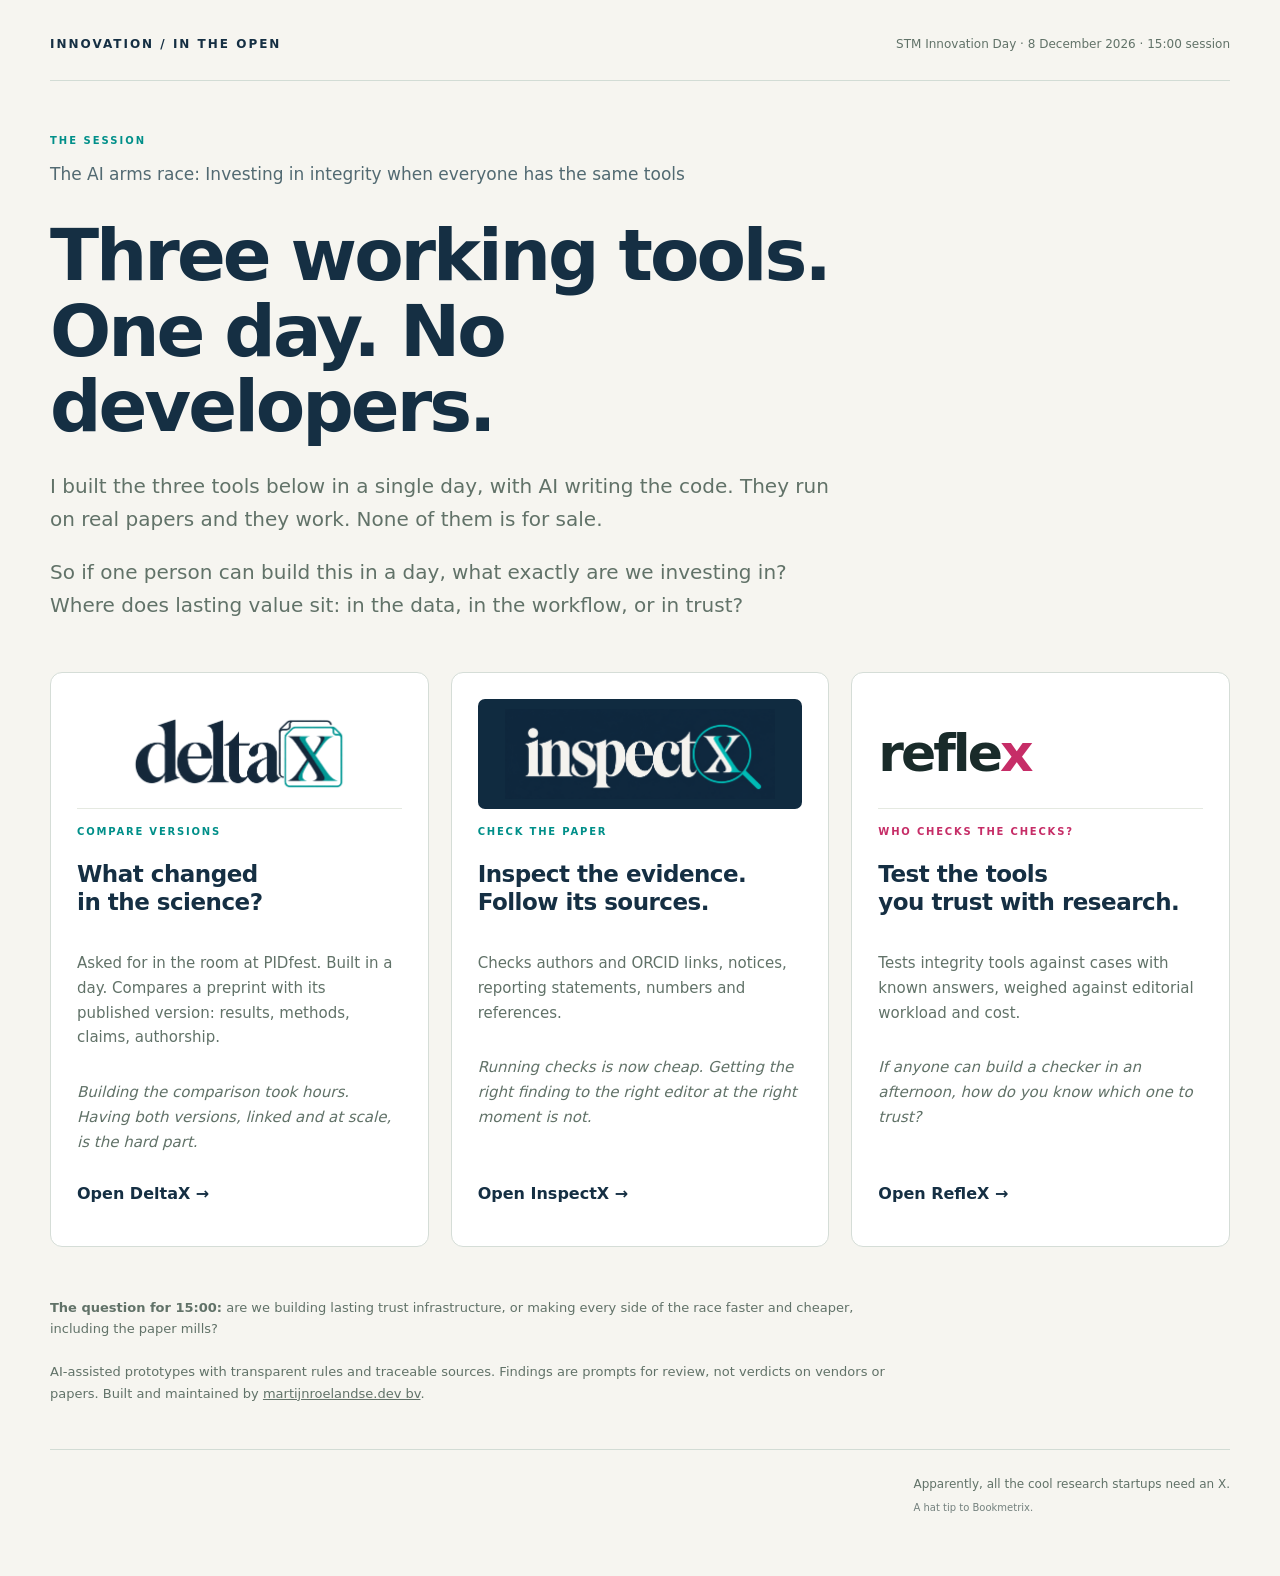
==== index.html @ 26b130d9 "Reframe landing page as session provocation: one day, no developers, not for sale Co-Authored-By: Cl" ====
<!doctype html><html lang="en"><head><meta charset="utf-8"><meta name="viewport" content="width=device-width,initial-scale=1"><title>Innovation: STM session prototypes</title><style>*{box-sizing:border-box}body{margin:0;background:#f6f5f0;color:#152f43;font:16px/1.65 system-ui,sans-serif}main{max-width:1250px;margin:auto;padding:35px}header{display:flex;justify-content:space-between;gap:25px;border-bottom:1px solid #d2dcd5;padding-bottom:25px;font-size:12px}a{color:inherit}header strong{letter-spacing:2px}header span{color:#617268}h1{font-size:clamp(40px,6vw,72px);line-height:1.05;letter-spacing:-3px;margin:65px 0 25px;max-width:900px;font-weight:650}.lead{max-width:790px;font-size:20px;color:#617268}.grid{display:grid;grid-template-columns:repeat(3,1fr);gap:22px;margin:50px 0}article{background:white;border:1px solid #d5ddd7;border-radius:12px;padding:26px;display:flex;flex-direction:column}article>p{font-size:15px;color:#617268}article h2{font-size:23px;line-height:1.25;letter-spacing:-.5px}.logo{height:110px;display:flex;align-items:center;border-bottom:1px solid #e5e9e1;margin-bottom:15px}.logo img{width:100%;height:auto;max-height:90px;object-fit:contain}.inspect .logo{background:#102b40;border:0;border-radius:7px;padding:12px}.reflex-logo{font-size:52px;font-weight:800;letter-spacing:-3px;color:#192b2a}.reflex-logo span{color:#c62d67}.kind{font-size:10px;font-weight:750;letter-spacing:1.8px;color:#008f89}.reflex .kind{color:#c62d67}.open{display:block;margin-top:auto;padding:12px 0;font-weight:650;text-decoration:none;color:#152f43}.note{font-size:13px;color:#617268;max-width:850px}footer{border-top:1px solid #d2dcd5;padding:25px 0;margin-top:45px;display:flex;justify-content:space-between;gap:25px;font-size:12px;color:#617268}.session{margin-top:45px;max-width:900px}.session>span{font-size:10px;letter-spacing:2px;color:#008f89;font-weight:750}.session p{margin:8px 0 0;font-size:17px;color:#526a72}.session+h1{margin-top:30px}.session-credit{font-size:13px;color:#617268}.footer-quote small{display:block;font-size:10px;margin-top:5px;color:#74817e}@media(max-width:850px){.grid{grid-template-columns:1fr}.logo{max-width:300px}h1{letter-spacing:-2px;margin-top:45px}main{padding:24px}header,footer{flex-wrap:wrap}}</style></head><body><main><header><strong>INNOVATION / IN THE OPEN</strong><span>STM Innovation Day · 8 December 2026 · 15:00 session</span></header><div class="session"><span>THE SESSION</span><p>The AI arms race: Investing in integrity when everyone has the same tools</p></div><h1>Three working tools.<br>One day. No developers.</h1><p class="lead">I built the three tools below in a single day, with AI writing the code. They run on real papers and they work. None of them is for sale.</p><p class="lead">So if one person can build this in a day, what exactly are we investing in? Where does lasting value sit: in the data, in the workflow, or in trust?</p><section class="grid"><article><div class="logo"><img src="deltax/assets/logo.png" alt="DeltaX"></div><span class="kind">COMPARE VERSIONS</span><h2>What changed<br>in the science?</h2><p>Asked for in the room at PIDfest. Built in a day. Compares a preprint with its published version: results, methods, claims, authorship.</p><p><em>Building the comparison took hours. Having both versions, linked and at scale, is the hard part.</em></p><a class="open" href="deltax/">Open DeltaX →</a></article><article class="inspect"><div class="logo"><img src="inspectx/assets/logo.png" alt="InspectX"></div><span class="kind">CHECK THE PAPER</span><h2>Inspect the evidence.<br>Follow its sources.</h2><p>Checks authors and ORCID links, notices, reporting statements, numbers and references.</p><p><em>Running checks is now cheap. Getting the right finding to the right editor at the right moment is not.</em></p><a class="open" href="inspectx/">Open InspectX →</a></article><article class="reflex"><div class="logo"><div class="reflex-logo" aria-label="RefleX">refle<span>x</span></div></div><span class="kind">WHO CHECKS THE CHECKS?</span><h2>Test the tools<br>you trust with research.</h2><p>Tests integrity tools against cases with known answers, weighed against editorial workload and cost.</p><p><em>If anyone can build a checker in an afternoon, how do you know which one to trust?</em></p><a class="open" href="reflex/">Open RefleX →</a></article></section><p class="note"><strong>The question for 15:00:</strong> are we building lasting trust infrastructure, or making every side of the race faster and cheaper, including the paper mills?<br><br>AI-assisted prototypes with transparent rules and traceable sources. Findings are prompts for review, not verdicts on vendors or papers. Built and maintained by <a href="https://www.martijnroelandse.dev/">martijnroelandse.dev bv</a>.</p><footer><span></span><span class="footer-quote">Apparently, all the cool research startups need an X.<small>A hat tip to Bookmetrix.</small></span></footer></main></body></html>
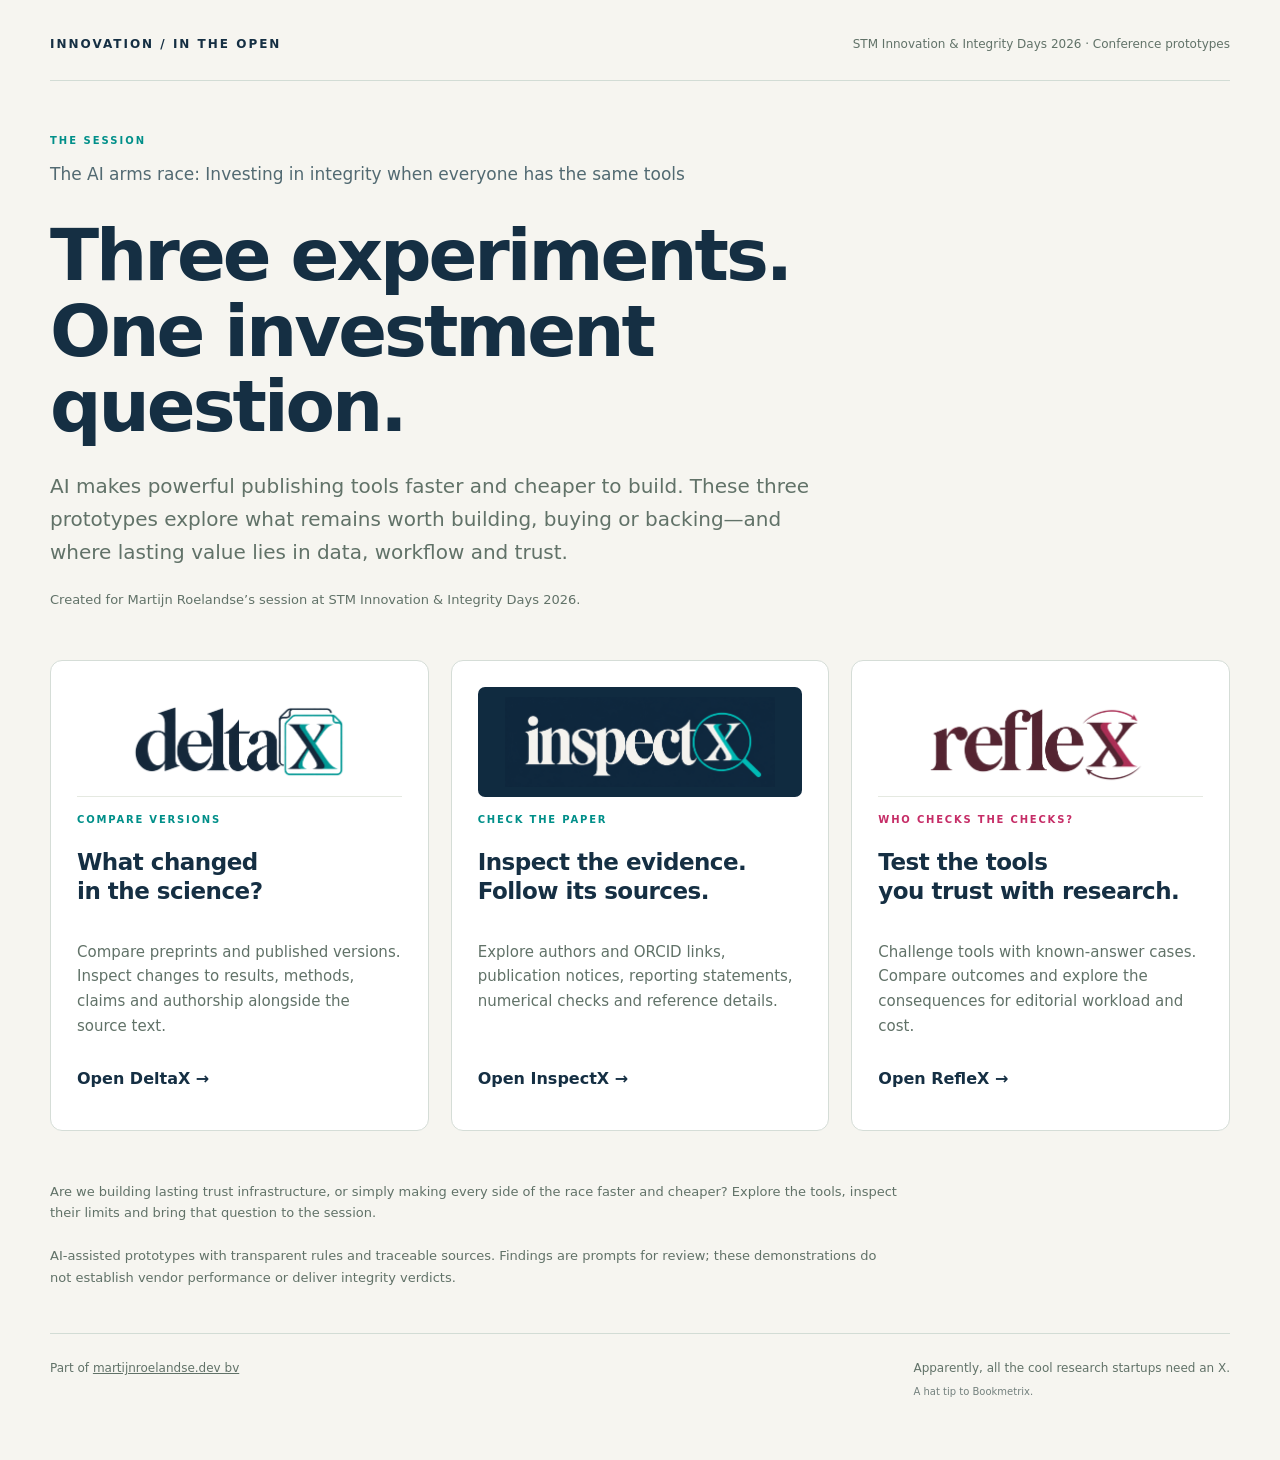
==== commit 9c26571c: "Show selected red RefleX logo on Innovation homepage" ====
--- a/index.html
+++ b/index.html
@@ -1 +1 @@
-<!doctype html><html lang="en"><head><meta charset="utf-8"><meta name="viewport" content="width=device-width,initial-scale=1"><title>Innovation: STM session prototypes</title><style>*{box-sizing:border-box}body{margin:0;background:#f6f5f0;color:#152f43;font:16px/1.65 system-ui,sans-serif}main{max-width:1250px;margin:auto;padding:35px}header{display:flex;justify-content:space-between;gap:25px;border-bottom:1px solid #d2dcd5;padding-bottom:25px;font-size:12px}a{color:inherit}header strong{letter-spacing:2px}header span{color:#617268}h1{font-size:clamp(40px,6vw,72px);line-height:1.05;letter-spacing:-3px;margin:65px 0 25px;max-width:900px;font-weight:650}.lead{max-width:790px;font-size:20px;color:#617268}.grid{display:grid;grid-template-columns:repeat(3,1fr);gap:22px;margin:50px 0}article{background:white;border:1px solid #d5ddd7;border-radius:12px;padding:26px;display:flex;flex-direction:column}article>p{font-size:15px;color:#617268}article h2{font-size:23px;line-height:1.25;letter-spacing:-.5px}.logo{height:110px;display:flex;align-items:center;border-bottom:1px solid #e5e9e1;margin-bottom:15px}.logo img{width:100%;height:auto;max-height:90px;object-fit:contain}.inspect .logo{background:#102b40;border:0;border-radius:7px;padding:12px}.reflex-logo{font-size:52px;font-weight:800;letter-spacing:-3px;color:#192b2a}.reflex-logo span{color:#c62d67}.kind{font-size:10px;font-weight:750;letter-spacing:1.8px;color:#008f89}.reflex .kind{color:#c62d67}.open{display:block;margin-top:auto;padding:12px 0;font-weight:650;text-decoration:none;color:#152f43}.note{font-size:13px;color:#617268;max-width:850px}footer{border-top:1px solid #d2dcd5;padding:25px 0;margin-top:45px;display:flex;justify-content:space-between;gap:25px;font-size:12px;color:#617268}.session{margin-top:45px;max-width:900px}.session>span{font-size:10px;letter-spacing:2px;color:#008f89;font-weight:750}.session p{margin:8px 0 0;font-size:17px;color:#526a72}.session+h1{margin-top:30px}.session-credit{font-size:13px;color:#617268}.footer-quote small{display:block;font-size:10px;margin-top:5px;color:#74817e}@media(max-width:850px){.grid{grid-template-columns:1fr}.logo{max-width:300px}h1{letter-spacing:-2px;margin-top:45px}main{padding:24px}header,footer{flex-wrap:wrap}}</style></head><body><main><header><strong>INNOVATION / IN THE OPEN</strong><span>STM Innovation Day · 8 December 2026 · 15:00 session</span></header><div class="session"><span>THE SESSION</span><p>The AI arms race: Investing in integrity when everyone has the same tools</p></div><h1>Three working tools.<br>One day. No developers.</h1><p class="lead">I built the three tools below in a single day, with AI writing the code. They run on real papers and they work. None of them is for sale.</p><p class="lead">So if one person can build this in a day, what exactly are we investing in? Where does lasting value sit: in the data, in the workflow, or in trust?</p><section class="grid"><article><div class="logo"><img src="deltax/assets/logo.png" alt="DeltaX"></div><span class="kind">COMPARE VERSIONS</span><h2>What changed<br>in the science?</h2><p>Asked for in the room at PIDfest. Built in a day. Compares a preprint with its published version: results, methods, claims, authorship.</p><p><em>Building the comparison took hours. Having both versions, linked and at scale, is the hard part.</em></p><a class="open" href="deltax/">Open DeltaX →</a></article><article class="inspect"><div class="logo"><img src="inspectx/assets/logo.png" alt="InspectX"></div><span class="kind">CHECK THE PAPER</span><h2>Inspect the evidence.<br>Follow its sources.</h2><p>Checks authors and ORCID links, notices, reporting statements, numbers and references.</p><p><em>Running checks is now cheap. Getting the right finding to the right editor at the right moment is not.</em></p><a class="open" href="inspectx/">Open InspectX →</a></article><article class="reflex"><div class="logo"><div class="reflex-logo" aria-label="RefleX">refle<span>x</span></div></div><span class="kind">WHO CHECKS THE CHECKS?</span><h2>Test the tools<br>you trust with research.</h2><p>Tests integrity tools against cases with known answers, weighed against editorial workload and cost.</p><p><em>If anyone can build a checker in an afternoon, how do you know which one to trust?</em></p><a class="open" href="reflex/">Open RefleX →</a></article></section><p class="note"><strong>The question for 15:00:</strong> are we building lasting trust infrastructure, or making every side of the race faster and cheaper, including the paper mills?<br><br>AI-assisted prototypes with transparent rules and traceable sources. Findings are prompts for review, not verdicts on vendors or papers. Built and maintained by <a href="https://www.martijnroelandse.dev/">martijnroelandse.dev bv</a>.</p><footer><span></span><span class="footer-quote">Apparently, all the cool research startups need an X.<small>A hat tip to Bookmetrix.</small></span></footer></main></body></html>
+<!doctype html><html lang="en"><head><meta charset="utf-8"><meta name="viewport" content="width=device-width,initial-scale=1"><title>Innovation — STM conference prototypes</title><style>*{box-sizing:border-box}body{margin:0;background:#f6f5f0;color:#152f43;font:16px/1.65 system-ui,sans-serif}main{max-width:1250px;margin:auto;padding:35px}header{display:flex;justify-content:space-between;gap:25px;border-bottom:1px solid #d2dcd5;padding-bottom:25px;font-size:12px}a{color:inherit}header strong{letter-spacing:2px}header span{color:#617268}h1{font-size:clamp(40px,6vw,72px);line-height:1.05;letter-spacing:-3px;margin:65px 0 25px;max-width:900px;font-weight:650}.lead{max-width:790px;font-size:20px;color:#617268}.grid{display:grid;grid-template-columns:repeat(3,1fr);gap:22px;margin:50px 0}article{background:white;border:1px solid #d5ddd7;border-radius:12px;padding:26px;display:flex;flex-direction:column}article>p{font-size:15px;color:#617268}article h2{font-size:23px;line-height:1.25;letter-spacing:-.5px}.logo{height:110px;display:flex;align-items:center;border-bottom:1px solid #e5e9e1;margin-bottom:15px}.logo img{width:100%;height:auto;max-height:90px;object-fit:contain}.inspect .logo{background:#102b40;border:0;border-radius:7px;padding:12px}.reflex-logo{font-size:52px;font-weight:800;letter-spacing:-3px;color:#192b2a}.reflex-logo span{color:#c62d67}.kind{font-size:10px;font-weight:750;letter-spacing:1.8px;color:#008f89}.reflex .kind{color:#c62d67}.open{display:block;margin-top:auto;padding:12px 0;font-weight:650;text-decoration:none;color:#152f43}.note{font-size:13px;color:#617268;max-width:850px}footer{border-top:1px solid #d2dcd5;padding:25px 0;margin-top:45px;display:flex;justify-content:space-between;gap:25px;font-size:12px;color:#617268}.session{margin-top:45px;max-width:900px}.session>span{font-size:10px;letter-spacing:2px;color:#008f89;font-weight:750}.session p{margin:8px 0 0;font-size:17px;color:#526a72}.session+h1{margin-top:30px}.session-credit{font-size:13px;color:#617268}.footer-quote small{display:block;font-size:10px;margin-top:5px;color:#74817e}@media(max-width:850px){.grid{grid-template-columns:1fr}.logo{max-width:300px}h1{letter-spacing:-2px;margin-top:45px}main{padding:24px}header,footer{flex-wrap:wrap}}</style></head><body><main><header><strong>INNOVATION / IN THE OPEN</strong><span>STM Innovation &amp; Integrity Days 2026 · Conference prototypes</span></header><div class="session"><span>THE SESSION</span><p>The AI arms race: Investing in integrity when everyone has the same tools</p></div><h1>Three experiments.<br>One investment question.</h1><p class="lead">AI makes powerful publishing tools faster and cheaper to build. These three prototypes explore what remains worth building, buying or backing—and where lasting value lies in data, workflow and trust.</p><p class="session-credit">Created for Martijn Roelandse’s session at STM Innovation &amp; Integrity Days 2026.</p><section class="grid"><article><div class="logo"><img src="deltax/assets/logo.png?v=3ac3201eb056" alt="DeltaX"></div><span class="kind">COMPARE VERSIONS</span><h2>What changed<br>in the science?</h2><p>Compare preprints and published versions. Inspect changes to results, methods, claims and authorship alongside the source text.</p><a class="open" href="deltax/">Open DeltaX →</a></article><article class="inspect"><div class="logo"><img src="inspectx/assets/logo.png?v=781bdb5283d8" alt="InspectX"></div><span class="kind">CHECK THE PAPER</span><h2>Inspect the evidence.<br>Follow its sources.</h2><p>Explore authors and ORCID links, publication notices, reporting statements, numerical checks and reference details.</p><a class="open" href="inspectx/">Open InspectX →</a></article><article class="reflex"><div class="logo"><img src="reflex/assets/logo.png?v=b6a0bd8fe12d" alt="RefleX"></div><span class="kind">WHO CHECKS THE CHECKS?</span><h2>Test the tools<br>you trust with research.</h2><p>Challenge tools with known-answer cases. Compare outcomes and explore the consequences for editorial workload and cost.</p><a class="open" href="reflex/">Open RefleX →</a></article></section><p class="note">Are we building lasting trust infrastructure, or simply making every side of the race faster and cheaper? Explore the tools, inspect their limits and bring that question to the session.<br><br>AI-assisted prototypes with transparent rules and traceable sources. Findings are prompts for review; these demonstrations do not establish vendor performance or deliver integrity verdicts.</p><footer><span>Part of <a href="https://www.martijnroelandse.dev/">martijnroelandse.dev bv</a></span><span class="footer-quote">Apparently, all the cool research startups need an X.<small>A hat tip to Bookmetrix.</small></span></footer></main></body></html>
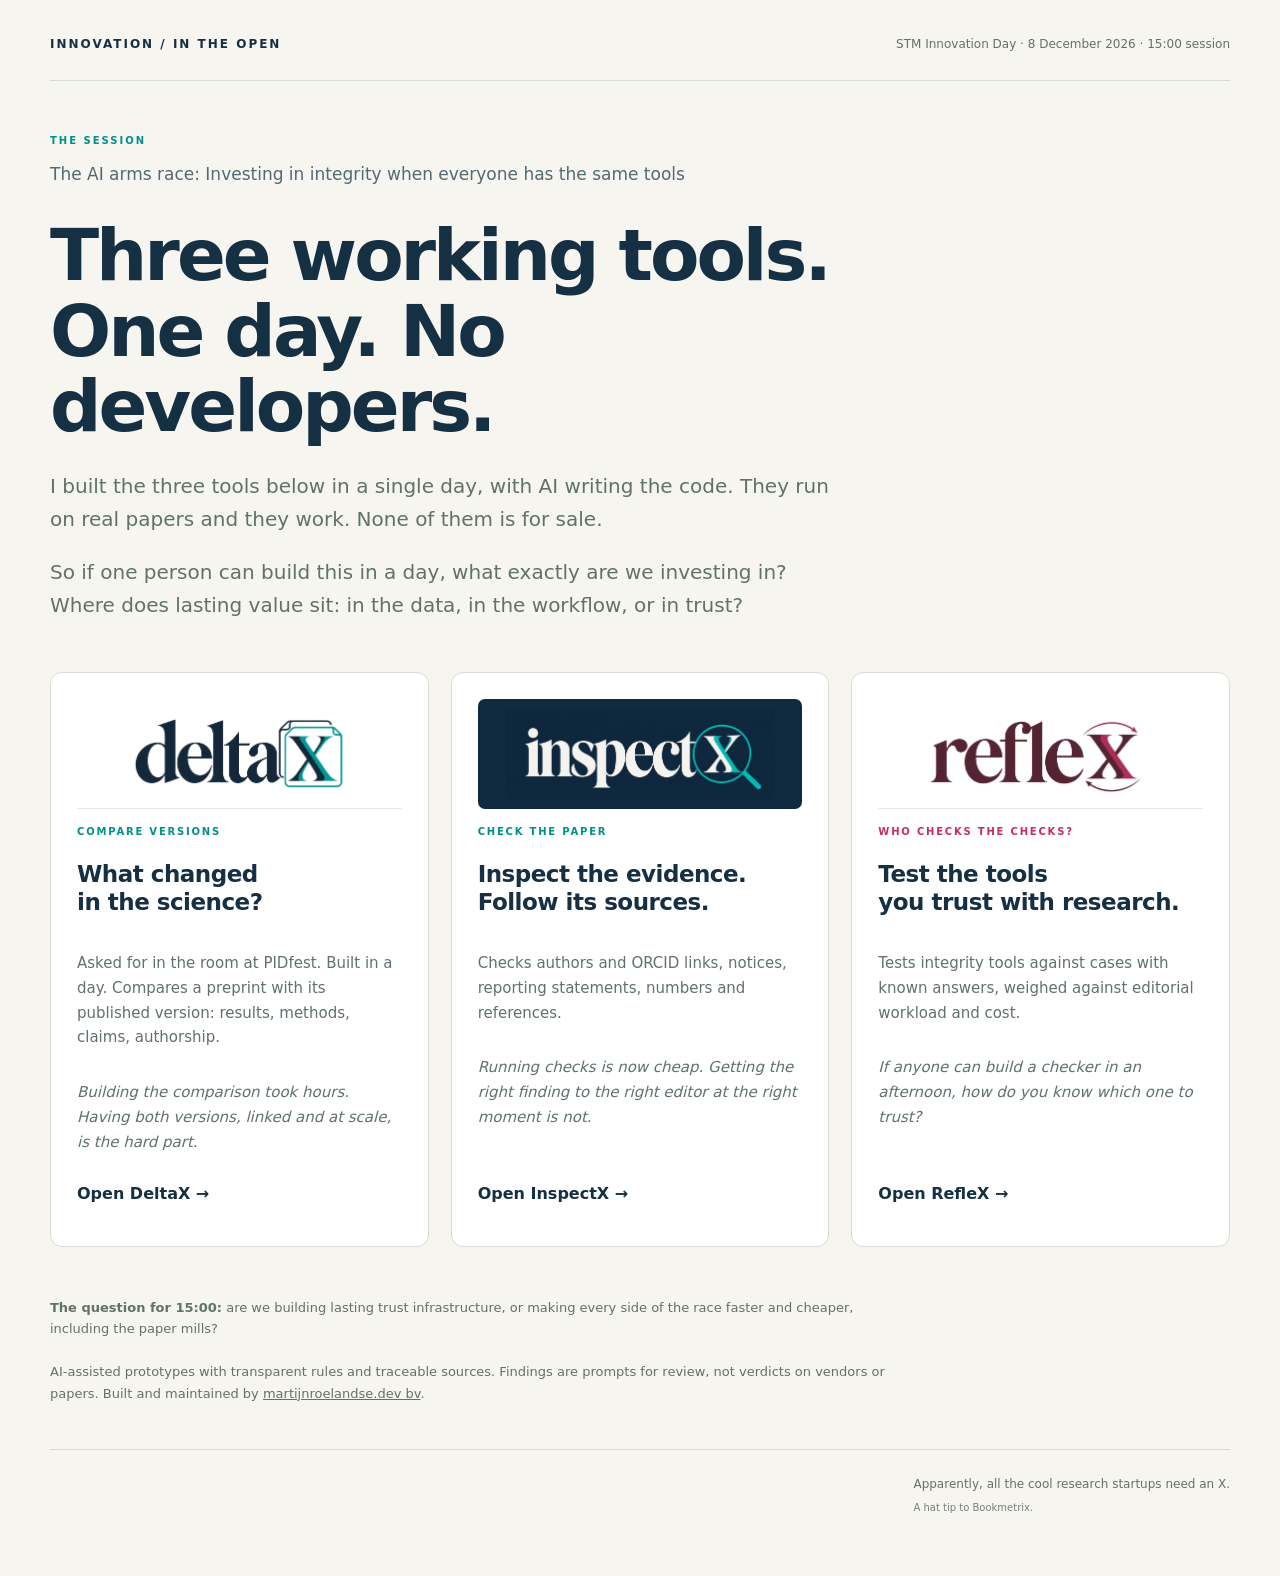
==== commit 706abbcf: "Preserve current homepage copy with selected RefleX logo" ====
--- a/index.html
+++ b/index.html
@@ -1 +1 @@
-<!doctype html><html lang="en"><head><meta charset="utf-8"><meta name="viewport" content="width=device-width,initial-scale=1"><title>Innovation — STM conference prototypes</title><style>*{box-sizing:border-box}body{margin:0;background:#f6f5f0;color:#152f43;font:16px/1.65 system-ui,sans-serif}main{max-width:1250px;margin:auto;padding:35px}header{display:flex;justify-content:space-between;gap:25px;border-bottom:1px solid #d2dcd5;padding-bottom:25px;font-size:12px}a{color:inherit}header strong{letter-spacing:2px}header span{color:#617268}h1{font-size:clamp(40px,6vw,72px);line-height:1.05;letter-spacing:-3px;margin:65px 0 25px;max-width:900px;font-weight:650}.lead{max-width:790px;font-size:20px;color:#617268}.grid{display:grid;grid-template-columns:repeat(3,1fr);gap:22px;margin:50px 0}article{background:white;border:1px solid #d5ddd7;border-radius:12px;padding:26px;display:flex;flex-direction:column}article>p{font-size:15px;color:#617268}article h2{font-size:23px;line-height:1.25;letter-spacing:-.5px}.logo{height:110px;display:flex;align-items:center;border-bottom:1px solid #e5e9e1;margin-bottom:15px}.logo img{width:100%;height:auto;max-height:90px;object-fit:contain}.inspect .logo{background:#102b40;border:0;border-radius:7px;padding:12px}.reflex-logo{font-size:52px;font-weight:800;letter-spacing:-3px;color:#192b2a}.reflex-logo span{color:#c62d67}.kind{font-size:10px;font-weight:750;letter-spacing:1.8px;color:#008f89}.reflex .kind{color:#c62d67}.open{display:block;margin-top:auto;padding:12px 0;font-weight:650;text-decoration:none;color:#152f43}.note{font-size:13px;color:#617268;max-width:850px}footer{border-top:1px solid #d2dcd5;padding:25px 0;margin-top:45px;display:flex;justify-content:space-between;gap:25px;font-size:12px;color:#617268}.session{margin-top:45px;max-width:900px}.session>span{font-size:10px;letter-spacing:2px;color:#008f89;font-weight:750}.session p{margin:8px 0 0;font-size:17px;color:#526a72}.session+h1{margin-top:30px}.session-credit{font-size:13px;color:#617268}.footer-quote small{display:block;font-size:10px;margin-top:5px;color:#74817e}@media(max-width:850px){.grid{grid-template-columns:1fr}.logo{max-width:300px}h1{letter-spacing:-2px;margin-top:45px}main{padding:24px}header,footer{flex-wrap:wrap}}</style></head><body><main><header><strong>INNOVATION / IN THE OPEN</strong><span>STM Innovation &amp; Integrity Days 2026 · Conference prototypes</span></header><div class="session"><span>THE SESSION</span><p>The AI arms race: Investing in integrity when everyone has the same tools</p></div><h1>Three experiments.<br>One investment question.</h1><p class="lead">AI makes powerful publishing tools faster and cheaper to build. These three prototypes explore what remains worth building, buying or backing—and where lasting value lies in data, workflow and trust.</p><p class="session-credit">Created for Martijn Roelandse’s session at STM Innovation &amp; Integrity Days 2026.</p><section class="grid"><article><div class="logo"><img src="deltax/assets/logo.png?v=3ac3201eb056" alt="DeltaX"></div><span class="kind">COMPARE VERSIONS</span><h2>What changed<br>in the science?</h2><p>Compare preprints and published versions. Inspect changes to results, methods, claims and authorship alongside the source text.</p><a class="open" href="deltax/">Open DeltaX →</a></article><article class="inspect"><div class="logo"><img src="inspectx/assets/logo.png?v=781bdb5283d8" alt="InspectX"></div><span class="kind">CHECK THE PAPER</span><h2>Inspect the evidence.<br>Follow its sources.</h2><p>Explore authors and ORCID links, publication notices, reporting statements, numerical checks and reference details.</p><a class="open" href="inspectx/">Open InspectX →</a></article><article class="reflex"><div class="logo"><img src="reflex/assets/logo.png?v=b6a0bd8fe12d" alt="RefleX"></div><span class="kind">WHO CHECKS THE CHECKS?</span><h2>Test the tools<br>you trust with research.</h2><p>Challenge tools with known-answer cases. Compare outcomes and explore the consequences for editorial workload and cost.</p><a class="open" href="reflex/">Open RefleX →</a></article></section><p class="note">Are we building lasting trust infrastructure, or simply making every side of the race faster and cheaper? Explore the tools, inspect their limits and bring that question to the session.<br><br>AI-assisted prototypes with transparent rules and traceable sources. Findings are prompts for review; these demonstrations do not establish vendor performance or deliver integrity verdicts.</p><footer><span>Part of <a href="https://www.martijnroelandse.dev/">martijnroelandse.dev bv</a></span><span class="footer-quote">Apparently, all the cool research startups need an X.<small>A hat tip to Bookmetrix.</small></span></footer></main></body></html>
+<!doctype html><html lang="en"><head><meta charset="utf-8"><meta name="viewport" content="width=device-width,initial-scale=1"><title>Innovation: STM session prototypes</title><style>*{box-sizing:border-box}body{margin:0;background:#f6f5f0;color:#152f43;font:16px/1.65 system-ui,sans-serif}main{max-width:1250px;margin:auto;padding:35px}header{display:flex;justify-content:space-between;gap:25px;border-bottom:1px solid #d2dcd5;padding-bottom:25px;font-size:12px}a{color:inherit}header strong{letter-spacing:2px}header span{color:#617268}h1{font-size:clamp(40px,6vw,72px);line-height:1.05;letter-spacing:-3px;margin:65px 0 25px;max-width:900px;font-weight:650}.lead{max-width:790px;font-size:20px;color:#617268}.grid{display:grid;grid-template-columns:repeat(3,1fr);gap:22px;margin:50px 0}article{background:white;border:1px solid #d5ddd7;border-radius:12px;padding:26px;display:flex;flex-direction:column}article>p{font-size:15px;color:#617268}article h2{font-size:23px;line-height:1.25;letter-spacing:-.5px}.logo{height:110px;display:flex;align-items:center;border-bottom:1px solid #e5e9e1;margin-bottom:15px}.logo img{width:100%;height:auto;max-height:90px;object-fit:contain}.inspect .logo{background:#102b40;border:0;border-radius:7px;padding:12px}.reflex-logo{font-size:52px;font-weight:800;letter-spacing:-3px;color:#192b2a}.reflex-logo span{color:#c62d67}.kind{font-size:10px;font-weight:750;letter-spacing:1.8px;color:#008f89}.reflex .kind{color:#c62d67}.open{display:block;margin-top:auto;padding:12px 0;font-weight:650;text-decoration:none;color:#152f43}.note{font-size:13px;color:#617268;max-width:850px}footer{border-top:1px solid #d2dcd5;padding:25px 0;margin-top:45px;display:flex;justify-content:space-between;gap:25px;font-size:12px;color:#617268}.session{margin-top:45px;max-width:900px}.session>span{font-size:10px;letter-spacing:2px;color:#008f89;font-weight:750}.session p{margin:8px 0 0;font-size:17px;color:#526a72}.session+h1{margin-top:30px}.session-credit{font-size:13px;color:#617268}.footer-quote small{display:block;font-size:10px;margin-top:5px;color:#74817e}@media(max-width:850px){.grid{grid-template-columns:1fr}.logo{max-width:300px}h1{letter-spacing:-2px;margin-top:45px}main{padding:24px}header,footer{flex-wrap:wrap}}</style></head><body><main><header><strong>INNOVATION / IN THE OPEN</strong><span>STM Innovation Day · 8 December 2026 · 15:00 session</span></header><div class="session"><span>THE SESSION</span><p>The AI arms race: Investing in integrity when everyone has the same tools</p></div><h1>Three working tools.<br>One day. No developers.</h1><p class="lead">I built the three tools below in a single day, with AI writing the code. They run on real papers and they work. None of them is for sale.</p><p class="lead">So if one person can build this in a day, what exactly are we investing in? Where does lasting value sit: in the data, in the workflow, or in trust?</p><section class="grid"><article><div class="logo"><img src="deltax/assets/logo.png?v=3ac3201eb056" alt="DeltaX"></div><span class="kind">COMPARE VERSIONS</span><h2>What changed<br>in the science?</h2><p>Asked for in the room at PIDfest. Built in a day. Compares a preprint with its published version: results, methods, claims, authorship.</p><p><em>Building the comparison took hours. Having both versions, linked and at scale, is the hard part.</em></p><a class="open" href="deltax/">Open DeltaX →</a></article><article class="inspect"><div class="logo"><img src="inspectx/assets/logo.png?v=781bdb5283d8" alt="InspectX"></div><span class="kind">CHECK THE PAPER</span><h2>Inspect the evidence.<br>Follow its sources.</h2><p>Checks authors and ORCID links, notices, reporting statements, numbers and references.</p><p><em>Running checks is now cheap. Getting the right finding to the right editor at the right moment is not.</em></p><a class="open" href="inspectx/">Open InspectX →</a></article><article class="reflex"><div class="logo"><img src="reflex/assets/logo.png?v=b6a0bd8fe12d" alt="RefleX"></div><span class="kind">WHO CHECKS THE CHECKS?</span><h2>Test the tools<br>you trust with research.</h2><p>Tests integrity tools against cases with known answers, weighed against editorial workload and cost.</p><p><em>If anyone can build a checker in an afternoon, how do you know which one to trust?</em></p><a class="open" href="reflex/">Open RefleX →</a></article></section><p class="note"><strong>The question for 15:00:</strong> are we building lasting trust infrastructure, or making every side of the race faster and cheaper, including the paper mills?<br><br>AI-assisted prototypes with transparent rules and traceable sources. Findings are prompts for review, not verdicts on vendors or papers. Built and maintained by <a href="https://www.martijnroelandse.dev/">martijnroelandse.dev bv</a>.</p><footer><span></span><span class="footer-quote">Apparently, all the cool research startups need an X.<small>A hat tip to Bookmetrix.</small></span></footer></main></body></html>
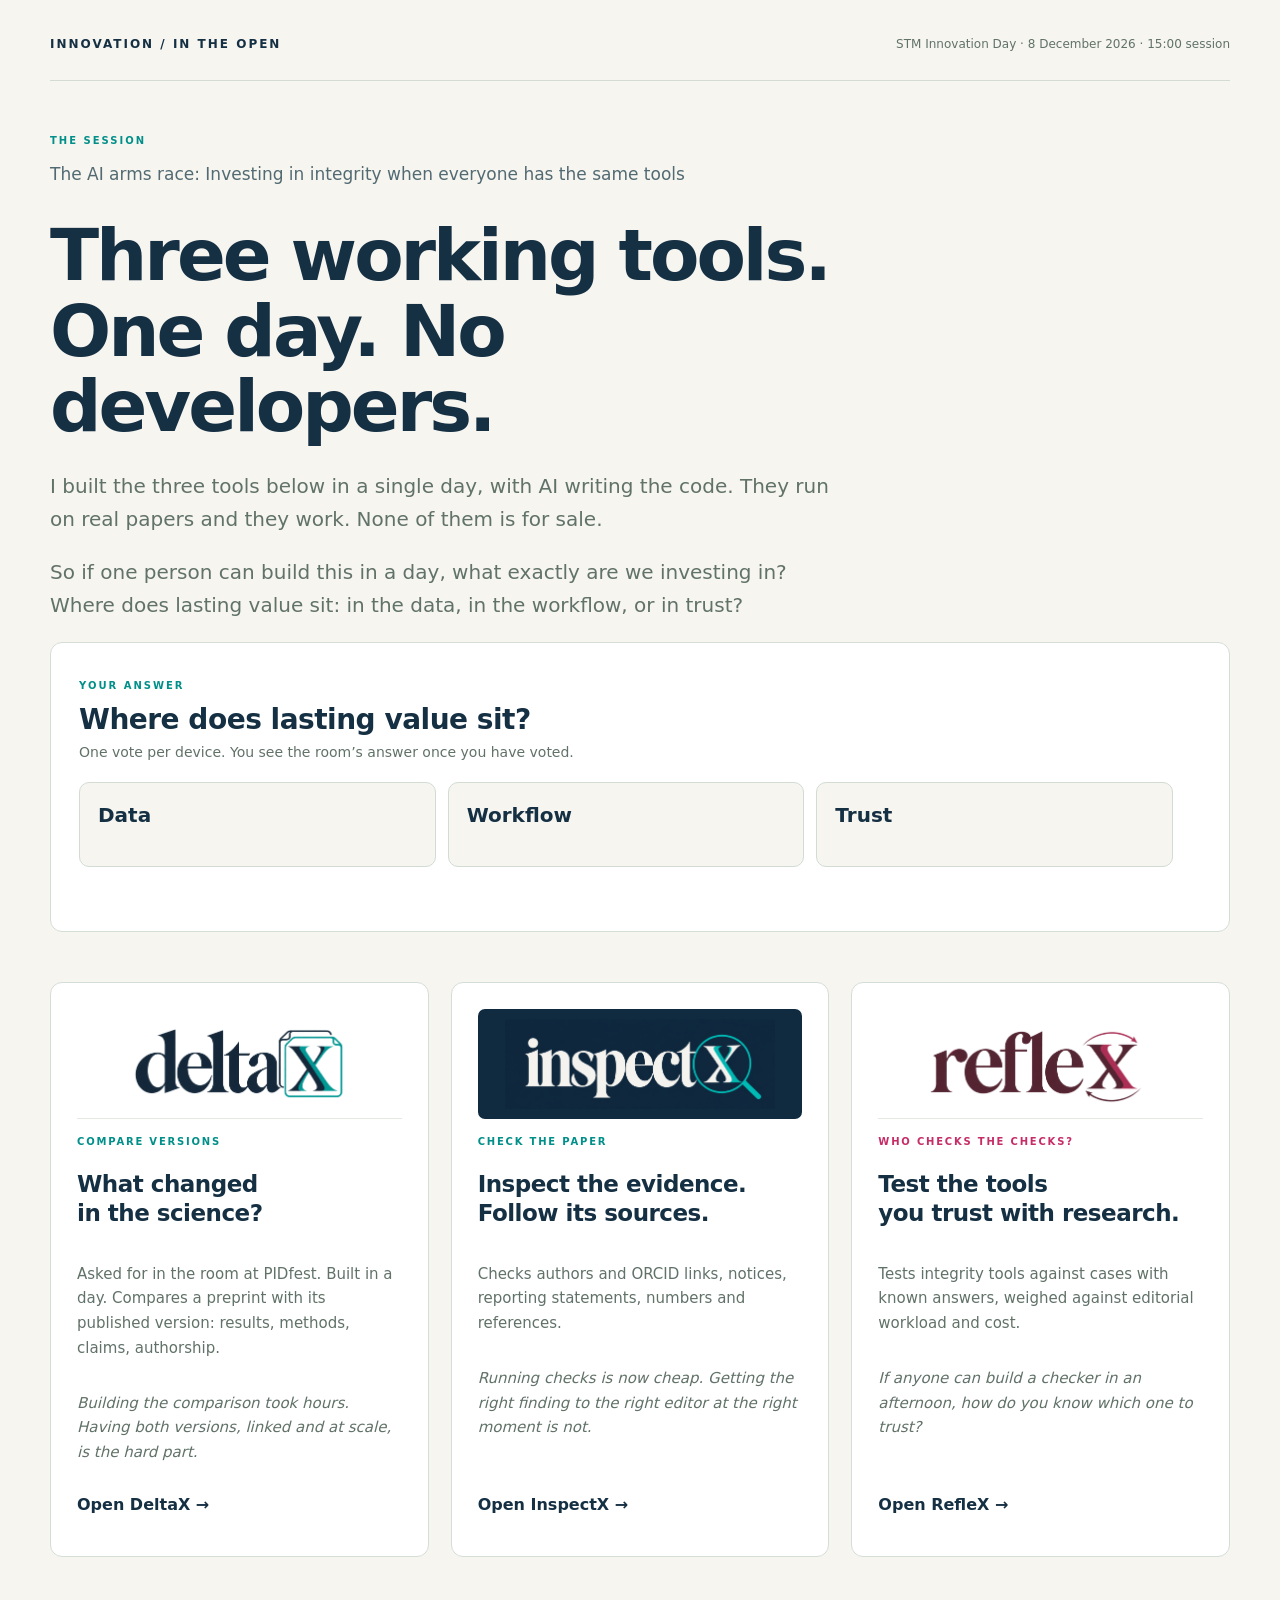
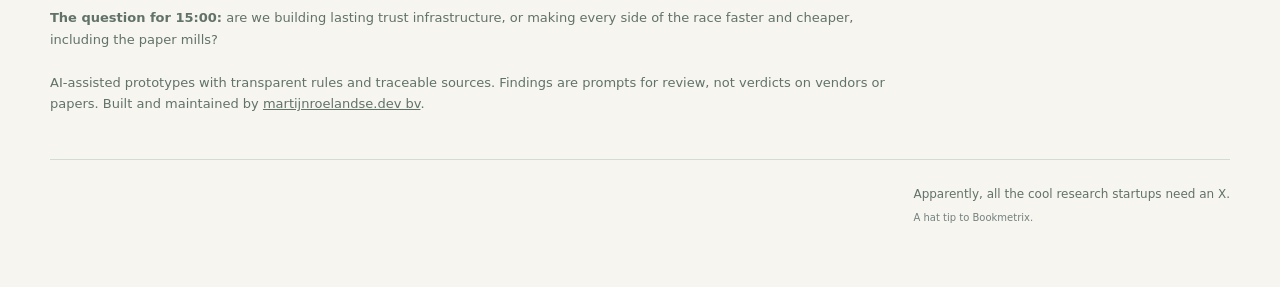
==== commit 79d2783b: "Connect live vote to Supabase; keep the vote database active Co-Authored-By: Claude Opus 5.5 <norepl" ====
--- a/index.html
+++ b/index.html
@@ -1 +1,15 @@
-<!doctype html><html lang="en"><head><meta charset="utf-8"><meta name="viewport" content="width=device-width,initial-scale=1"><title>Innovation: STM session prototypes</title><style>*{box-sizing:border-box}body{margin:0;background:#f6f5f0;color:#152f43;font:16px/1.65 system-ui,sans-serif}main{max-width:1250px;margin:auto;padding:35px}header{display:flex;justify-content:space-between;gap:25px;border-bottom:1px solid #d2dcd5;padding-bottom:25px;font-size:12px}a{color:inherit}header strong{letter-spacing:2px}header span{color:#617268}h1{font-size:clamp(40px,6vw,72px);line-height:1.05;letter-spacing:-3px;margin:65px 0 25px;max-width:900px;font-weight:650}.lead{max-width:790px;font-size:20px;color:#617268}.grid{display:grid;grid-template-columns:repeat(3,1fr);gap:22px;margin:50px 0}article{background:white;border:1px solid #d5ddd7;border-radius:12px;padding:26px;display:flex;flex-direction:column}article>p{font-size:15px;color:#617268}article h2{font-size:23px;line-height:1.25;letter-spacing:-.5px}.logo{height:110px;display:flex;align-items:center;border-bottom:1px solid #e5e9e1;margin-bottom:15px}.logo img{width:100%;height:auto;max-height:90px;object-fit:contain}.inspect .logo{background:#102b40;border:0;border-radius:7px;padding:12px}.reflex-logo{font-size:52px;font-weight:800;letter-spacing:-3px;color:#192b2a}.reflex-logo span{color:#c62d67}.kind{font-size:10px;font-weight:750;letter-spacing:1.8px;color:#008f89}.reflex .kind{color:#c62d67}.open{display:block;margin-top:auto;padding:12px 0;font-weight:650;text-decoration:none;color:#152f43}.note{font-size:13px;color:#617268;max-width:850px}footer{border-top:1px solid #d2dcd5;padding:25px 0;margin-top:45px;display:flex;justify-content:space-between;gap:25px;font-size:12px;color:#617268}.session{margin-top:45px;max-width:900px}.session>span{font-size:10px;letter-spacing:2px;color:#008f89;font-weight:750}.session p{margin:8px 0 0;font-size:17px;color:#526a72}.session+h1{margin-top:30px}.session-credit{font-size:13px;color:#617268}.footer-quote small{display:block;font-size:10px;margin-top:5px;color:#74817e}@media(max-width:850px){.grid{grid-template-columns:1fr}.logo{max-width:300px}h1{letter-spacing:-2px;margin-top:45px}main{padding:24px}header,footer{flex-wrap:wrap}}</style></head><body><main><header><strong>INNOVATION / IN THE OPEN</strong><span>STM Innovation Day · 8 December 2026 · 15:00 session</span></header><div class="session"><span>THE SESSION</span><p>The AI arms race: Investing in integrity when everyone has the same tools</p></div><h1>Three working tools.<br>One day. No developers.</h1><p class="lead">I built the three tools below in a single day, with AI writing the code. They run on real papers and they work. None of them is for sale.</p><p class="lead">So if one person can build this in a day, what exactly are we investing in? Where does lasting value sit: in the data, in the workflow, or in trust?</p><section class="grid"><article><div class="logo"><img src="deltax/assets/logo.png?v=3ac3201eb056" alt="DeltaX"></div><span class="kind">COMPARE VERSIONS</span><h2>What changed<br>in the science?</h2><p>Asked for in the room at PIDfest. Built in a day. Compares a preprint with its published version: results, methods, claims, authorship.</p><p><em>Building the comparison took hours. Having both versions, linked and at scale, is the hard part.</em></p><a class="open" href="deltax/">Open DeltaX →</a></article><article class="inspect"><div class="logo"><img src="inspectx/assets/logo.png?v=781bdb5283d8" alt="InspectX"></div><span class="kind">CHECK THE PAPER</span><h2>Inspect the evidence.<br>Follow its sources.</h2><p>Checks authors and ORCID links, notices, reporting statements, numbers and references.</p><p><em>Running checks is now cheap. Getting the right finding to the right editor at the right moment is not.</em></p><a class="open" href="inspectx/">Open InspectX →</a></article><article class="reflex"><div class="logo"><img src="reflex/assets/logo.png?v=b6a0bd8fe12d" alt="RefleX"></div><span class="kind">WHO CHECKS THE CHECKS?</span><h2>Test the tools<br>you trust with research.</h2><p>Tests integrity tools against cases with known answers, weighed against editorial workload and cost.</p><p><em>If anyone can build a checker in an afternoon, how do you know which one to trust?</em></p><a class="open" href="reflex/">Open RefleX →</a></article></section><p class="note"><strong>The question for 15:00:</strong> are we building lasting trust infrastructure, or making every side of the race faster and cheaper, including the paper mills?<br><br>AI-assisted prototypes with transparent rules and traceable sources. Findings are prompts for review, not verdicts on vendors or papers. Built and maintained by <a href="https://www.martijnroelandse.dev/">martijnroelandse.dev bv</a>.</p><footer><span></span><span class="footer-quote">Apparently, all the cool research startups need an X.<small>A hat tip to Bookmetrix.</small></span></footer></main></body></html>
+<!doctype html><html lang="en"><head><meta charset="utf-8"><meta name="viewport" content="width=device-width,initial-scale=1"><title>Innovation: STM session prototypes</title><meta name="description" content="Three working integrity tools, built in one day with AI, for the STM Innovation Day session on the AI arms race. Where does lasting value sit: in the data, the workflow or the trust?"><meta property="og:type" content="website"><meta property="og:title" content="Innovation: STM session prototypes"><meta property="og:description" content="Three working integrity tools, built in one day with AI, for the STM Innovation Day session on the AI arms race. Where does lasting value sit: in the data, the workflow or the trust?"><meta property="og:url" content="https://martijnroelandse.github.io/innovation/"><meta property="og:image" content="https://martijnroelandse.github.io/innovation/og-image.png"><meta property="og:image:width" content="1200"><meta property="og:image:height" content="630"><meta name="twitter:card" content="summary_large_image"><link rel="icon" href="favicon.svg" type="image/svg+xml"><style>*{box-sizing:border-box}body{margin:0;background:#f6f5f0;color:#152f43;font:16px/1.65 system-ui,sans-serif}main{max-width:1250px;margin:auto;padding:35px}header{display:flex;justify-content:space-between;gap:25px;border-bottom:1px solid #d2dcd5;padding-bottom:25px;font-size:12px}a{color:inherit}header strong{letter-spacing:2px}header span{color:#617268}h1{font-size:clamp(40px,6vw,72px);line-height:1.05;letter-spacing:-3px;margin:65px 0 25px;max-width:900px;font-weight:650}.lead{max-width:790px;font-size:20px;color:#617268}.grid{display:grid;grid-template-columns:repeat(3,1fr);gap:22px;margin:50px 0}article{background:white;border:1px solid #d5ddd7;border-radius:12px;padding:26px;display:flex;flex-direction:column}article>p{font-size:15px;color:#617268}article h2{font-size:23px;line-height:1.25;letter-spacing:-.5px}.logo{height:110px;display:flex;align-items:center;border-bottom:1px solid #e5e9e1;margin-bottom:15px}.logo img{width:100%;height:auto;max-height:90px;object-fit:contain}.inspect .logo{background:#102b40;border:0;border-radius:7px;padding:12px}.reflex-logo{font-size:52px;font-weight:800;letter-spacing:-3px;color:#192b2a}.reflex-logo span{color:#c62d67}.kind{font-size:10px;font-weight:750;letter-spacing:1.8px;color:#008f89}.reflex .kind{color:#c62d67}.open{display:block;margin-top:auto;padding:12px 0;font-weight:650;text-decoration:none;color:#152f43}.note{font-size:13px;color:#617268;max-width:850px}footer{border-top:1px solid #d2dcd5;padding:25px 0;margin-top:45px;display:flex;justify-content:space-between;gap:25px;font-size:12px;color:#617268}.session{margin-top:45px;max-width:900px}.session>span{font-size:10px;letter-spacing:2px;color:#008f89;font-weight:750}.session p{margin:8px 0 0;font-size:17px;color:#526a72}.session+h1{margin-top:30px}.session-credit{font-size:13px;color:#617268}.footer-quote small{display:block;font-size:10px;margin-top:5px;color:#74817e}@media(max-width:850px){.grid{grid-template-columns:1fr}.logo{max-width:300px}h1{letter-spacing:-2px;margin-top:45px}main{padding:24px}header,footer{flex-wrap:wrap}}.vote{margin:10px 0 0;padding:28px;background:#fff;border:1px solid #d5ddd7;border-radius:12px;display:grid;grid-template-columns:minmax(0,1fr) auto;gap:28px;align-items:center}.vote[hidden]{display:none}.vote-q>span{font-size:10px;letter-spacing:2px;color:#008f89;font-weight:750}.vote-q h2{font-size:28px;letter-spacing:-.5px;margin:6px 0 4px;line-height:1.2}.vote-q p{margin:0 0 18px;font-size:14px;color:#617268}.vote-options{display:grid;grid-template-columns:repeat(3,1fr);gap:12px}.vote-options button{position:relative;overflow:hidden;font:inherit;text-align:left;cursor:pointer;background:#f6f5f0;border:1px solid #d2dcd5;border-radius:10px;padding:16px 18px;color:#152f43;min-height:78px}.vote-options button:hover{border-color:#008f89}.vote-options button:disabled{cursor:default}.vote-options b{position:relative;display:block;font-size:20px}.vote-options small{position:relative;display:block;font-size:13px;color:#526a72;min-height:1.4em}.vote-options .bar{position:absolute;left:0;top:0;bottom:0;width:0;background:#d6efeb;transition:width .6s ease}.vote-options button.mine{border-color:#008f89;box-shadow:inset 0 0 0 1px #008f89}.vote-status{margin:12px 0 0;font-size:13px;color:#617268;min-height:1.3em}.vote-qr{display:none;text-align:center;font-size:13px;color:#526a72}.vote-qr svg{width:190px;height:190px;display:block;margin:0 auto 10px}.live .vote-qr{display:block}.live .vote{grid-template-columns:minmax(0,1fr) 230px}.live .vote-options b{font-size:26px}.live .vote-options small{font-size:16px}@media(max-width:850px){.vote{grid-template-columns:1fr;padding:22px}.vote-options{grid-template-columns:1fr}.live .vote{grid-template-columns:1fr}}</style></head><body><main><header><strong>INNOVATION / IN THE OPEN</strong><span>STM Innovation Day · 8 December 2026 · 15:00 session</span></header><div class="session"><span>THE SESSION</span><p>The AI arms race: Investing in integrity when everyone has the same tools</p></div><h1>Three working tools.<br>One day. No developers.</h1><p class="lead">I built the three tools below in a single day, with AI writing the code. They run on real papers and they work. None of them is for sale.</p><p class="lead">So if one person can build this in a day, what exactly are we investing in? Where does lasting value sit: in the data, in the workflow, or in trust?</p><section class="vote" id="vote" hidden aria-labelledby="vote-title"><div class="vote-q"><span>YOUR ANSWER</span><h2 id="vote-title">Where does lasting value sit?</h2><p>One vote per device. You see the room&#8217;s answer once you have voted.</p><div class="vote-options"><button type="button" data-choice="data"><span class="bar"></span><b>Data</b><small></small></button><button type="button" data-choice="workflow"><span class="bar"></span><b>Workflow</b><small></small></button><button type="button" data-choice="trust"><span class="bar"></span><b>Trust</b><small></small></button></div><p class="vote-status" id="vote-status" role="status"></p></div><div class="vote-qr"><svg xmlns="http://www.w3.org/2000/svg" viewBox="0 0 33 33" role="img" aria-label="QR code for martijnroelandse.github.io/innovation" class="segno"><path class="qrline" stroke="#152f43" d="M0 0.5h7m1 0h2m2 0h2m1 0h1m1 0h4m2 0h1m2 0h7m-33 1h1m5 0h1m2 0h1m2 0h1m1 0h1m1 0h2m4 0h1m3 0h1m5 0h1m-33 1h1m1 0h3m1 0h1m2 0h2m3 0h2m2 0h4m2 0h1m1 0h1m1 0h3m1 0h1m-33 1h1m1 0h3m1 0h1m3 0h1m1 0h2m3 0h3m2 0h3m1 0h1m1 0h3m1 0h1m-33 1h1m1 0h3m1 0h1m1 0h1m1 0h1m1 0h5m1 0h3m2 0h1m2 0h1m1 0h3m1 0h1m-33 1h1m5 0h1m1 0h1m2 0h2m3 0h1m3 0h1m5 0h1m5 0h1m-33 1h7m1 0h1m1 0h1m1 0h1m1 0h1m1 0h1m1 0h1m1 0h1m1 0h1m1 0h1m1 0h7m-24 1h3m1 0h1m1 0h2m1 0h4m2 0h1m-24 1h7m3 0h4m1 0h2m1 0h1m2 0h3m2 0h2m3 0h1m-30 1h3m2 0h5m4 0h1m1 0h2m2 0h1m2 0h2m1 0h2m1 0h1m-30 1h2m1 0h1m1 0h1m1 0h1m1 0h3m2 0h1m2 0h1m1 0h1m1 0h1m3 0h1m1 0h2m-32 1h1m1 0h2m1 0h1m1 0h1m5 0h2m6 0h1m4 0h1m1 0h3m1 0h1m-33 1h3m3 0h1m1 0h5m1 0h3m1 0h1m3 0h1m1 0h1m2 0h3m1 0h2m-33 1h3m1 0h2m1 0h3m1 0h2m3 0h5m2 0h1m2 0h1m2 0h4m-32 1h6m2 0h1m2 0h3m1 0h1m3 0h1m1 0h1m2 0h2m2 0h1m1 0h1m-32 1h2m2 0h1m3 0h1m2 0h2m1 0h1m1 0h1m1 0h1m2 0h1m1 0h1m1 0h2m2 0h2m-31 1h3m2 0h4m1 0h1m1 0h1m1 0h2m1 0h3m2 0h2m1 0h1m1 0h2m3 0h1m-33 1h3m1 0h2m1 0h3m2 0h3m4 0h2m1 0h2m2 0h2m1 0h2m1 0h1m-31 1h1m1 0h1m1 0h1m1 0h2m1 0h1m1 0h1m2 0h2m4 0h1m1 0h5m1 0h1m-31 1h2m2 0h1m4 0h1m3 0h2m2 0h2m1 0h5m1 0h6m-30 1h1m2 0h4m1 0h1m1 0h2m2 0h4m2 0h1m1 0h2m2 0h2m1 0h1m-32 1h2m1 0h2m2 0h2m4 0h1m4 0h7m1 0h1m5 0h1m-33 1h1m1 0h1m2 0h2m1 0h3m2 0h5m7 0h3m1 0h3m-32 1h1m1 0h3m2 0h2m1 0h1m1 0h1m1 0h1m1 0h2m2 0h2m1 0h1m1 0h1m1 0h4m1 0h1m-33 1h1m2 0h1m2 0h1m6 0h4m1 0h1m3 0h8m1 0h2m-25 1h1m3 0h2m2 0h2m1 0h3m1 0h2m3 0h1m1 0h1m1 0h1m-33 1h7m1 0h2m2 0h1m1 0h1m1 0h2m2 0h1m1 0h3m1 0h1m1 0h1m1 0h2m-32 1h1m5 0h1m1 0h2m1 0h3m1 0h1m1 0h2m1 0h2m1 0h2m3 0h5m-33 1h1m1 0h3m1 0h1m1 0h1m2 0h1m1 0h1m1 0h1m2 0h1m1 0h1m1 0h1m1 0h6m-30 1h1m1 0h3m1 0h1m1 0h3m2 0h1m3 0h1m1 0h2m2 0h3m2 0h3m1 0h1m-33 1h1m1 0h3m1 0h1m1 0h1m1 0h1m3 0h5m1 0h1m1 0h1m1 0h1m1 0h2m2 0h1m-31 1h1m5 0h1m1 0h3m10 0h2m3 0h1m1 0h3m-31 1h7m5 0h3m1 0h1m5 0h4m1 0h1m3 0h1"/></svg>martijnroelandse.github.io/innovation</div></section><section class="grid"><article><div class="logo"><img src="deltax/assets/logo.png?v=3ac3201eb056" alt="DeltaX"></div><span class="kind">COMPARE VERSIONS</span><h2>What changed<br>in the science?</h2><p>Asked for in the room at PIDfest. Built in a day. Compares a preprint with its published version: results, methods, claims, authorship.</p><p><em>Building the comparison took hours. Having both versions, linked and at scale, is the hard part.</em></p><a class="open" href="deltax/">Open DeltaX →</a></article><article class="inspect"><div class="logo"><img src="inspectx/assets/logo.png?v=781bdb5283d8" alt="InspectX"></div><span class="kind">CHECK THE PAPER</span><h2>Inspect the evidence.<br>Follow its sources.</h2><p>Checks authors and ORCID links, notices, reporting statements, numbers and references.</p><p><em>Running checks is now cheap. Getting the right finding to the right editor at the right moment is not.</em></p><a class="open" href="inspectx/">Open InspectX →</a></article><article class="reflex"><div class="logo"><img src="reflex/assets/logo.png?v=b6a0bd8fe12d" alt="RefleX"></div><span class="kind">WHO CHECKS THE CHECKS?</span><h2>Test the tools<br>you trust with research.</h2><p>Tests integrity tools against cases with known answers, weighed against editorial workload and cost.</p><p><em>If anyone can build a checker in an afternoon, how do you know which one to trust?</em></p><a class="open" href="reflex/">Open RefleX →</a></article></section><p class="note"><strong>The question for 15:00:</strong> are we building lasting trust infrastructure, or making every side of the race faster and cheaper, including the paper mills?<br><br>AI-assisted prototypes with transparent rules and traceable sources. Findings are prompts for review, not verdicts on vendors or papers. Built and maintained by <a href="https://www.martijnroelandse.dev/">martijnroelandse.dev bv</a>.</p><footer><span></span><span class="footer-quote">Apparently, all the cool research startups need an X.<small>A hat tip to Bookmetrix.</small></span></footer></main><script>
+/* Live vote. Stays hidden until VOTE_URL and VOTE_KEY are filled in (a public Supabase URL and anon key). */
+(()=>{const VOTE_URL='https://zlttzpjnvuuisghymxqe.supabase.co',VOTE_KEY='sb_publishable_LYmSgHVqO_OFZSpjQmqV5w_u9thtaVN',CHOICES=['data','workflow','trust'];
+const box=document.getElementById('vote');if(!box||!VOTE_URL||!VOTE_KEY)return;
+const live=new URLSearchParams(location.search).has('live');if(live)document.body.classList.add('live');
+const store={get:k=>{try{return localStorage.getItem(k)}catch{return null}},set:(k,v)=>{try{localStorage.setItem(k,v)}catch{}}};
+let voter=store.get('innovation-voter');if(!voter){voter=(crypto.randomUUID?crypto.randomUUID():'10000000-1000-4000-8000-100000000000'.replace(/[018]/g,c=>(c^crypto.getRandomValues(new Uint8Array(1))[0]&15>>c/4).toString(16)));store.set('innovation-voter',voter)}
+let mine=store.get('innovation-vote');const status=document.getElementById('vote-status'),buttons=[...box.querySelectorAll('button[data-choice]')];
+const headers={apikey:VOTE_KEY,'Content-Type':'application/json'};
+function show(counts){const total=CHOICES.reduce((s,c)=>s+(counts[c]||0),0);for(const b of buttons){const c=b.dataset.choice,n=counts[c]||0,pct=total?Math.round(100*n/total):0;b.querySelector('.bar').style.width=pct+'%';b.querySelector('small').textContent=pct+'% \u00b7 '+n+(n===1?' vote':' votes');b.classList.toggle('mine',c===mine);b.disabled=!!mine}status.textContent=(mine?'Thanks, your vote is in. ':'')+total+(total===1?' vote so far.':' votes so far.')}
+async function refresh(){try{const r=await fetch(VOTE_URL+'/rest/v1/rpc/vote_counts',{method:'POST',headers,body:'{}'});if(!r.ok)throw 0;const counts={};for(const row of await r.json())counts[row.choice]=Number(row.n);show(counts)}catch{status.textContent='Results are not available right now.'}}
+async function vote(choice){buttons.forEach(b=>b.disabled=true);status.textContent='Sending your vote\u2026';try{const r=await fetch(VOTE_URL+'/rest/v1/votes',{method:'POST',headers:{...headers,Prefer:'return=minimal'},body:JSON.stringify({voter,choice})});if(!r.ok&&r.status!==409)throw 0;mine=r.ok?choice:(mine||choice);store.set('innovation-vote',mine);await refresh()}catch{buttons.forEach(b=>b.disabled=false);status.textContent='Your vote did not arrive. Please try again.'}}
+buttons.forEach(b=>b.onclick=()=>{if(!mine)vote(b.dataset.choice)});
+box.hidden=false;if(mine||live)refresh();if(live)setInterval(refresh,3000);})();
+</script></body></html>
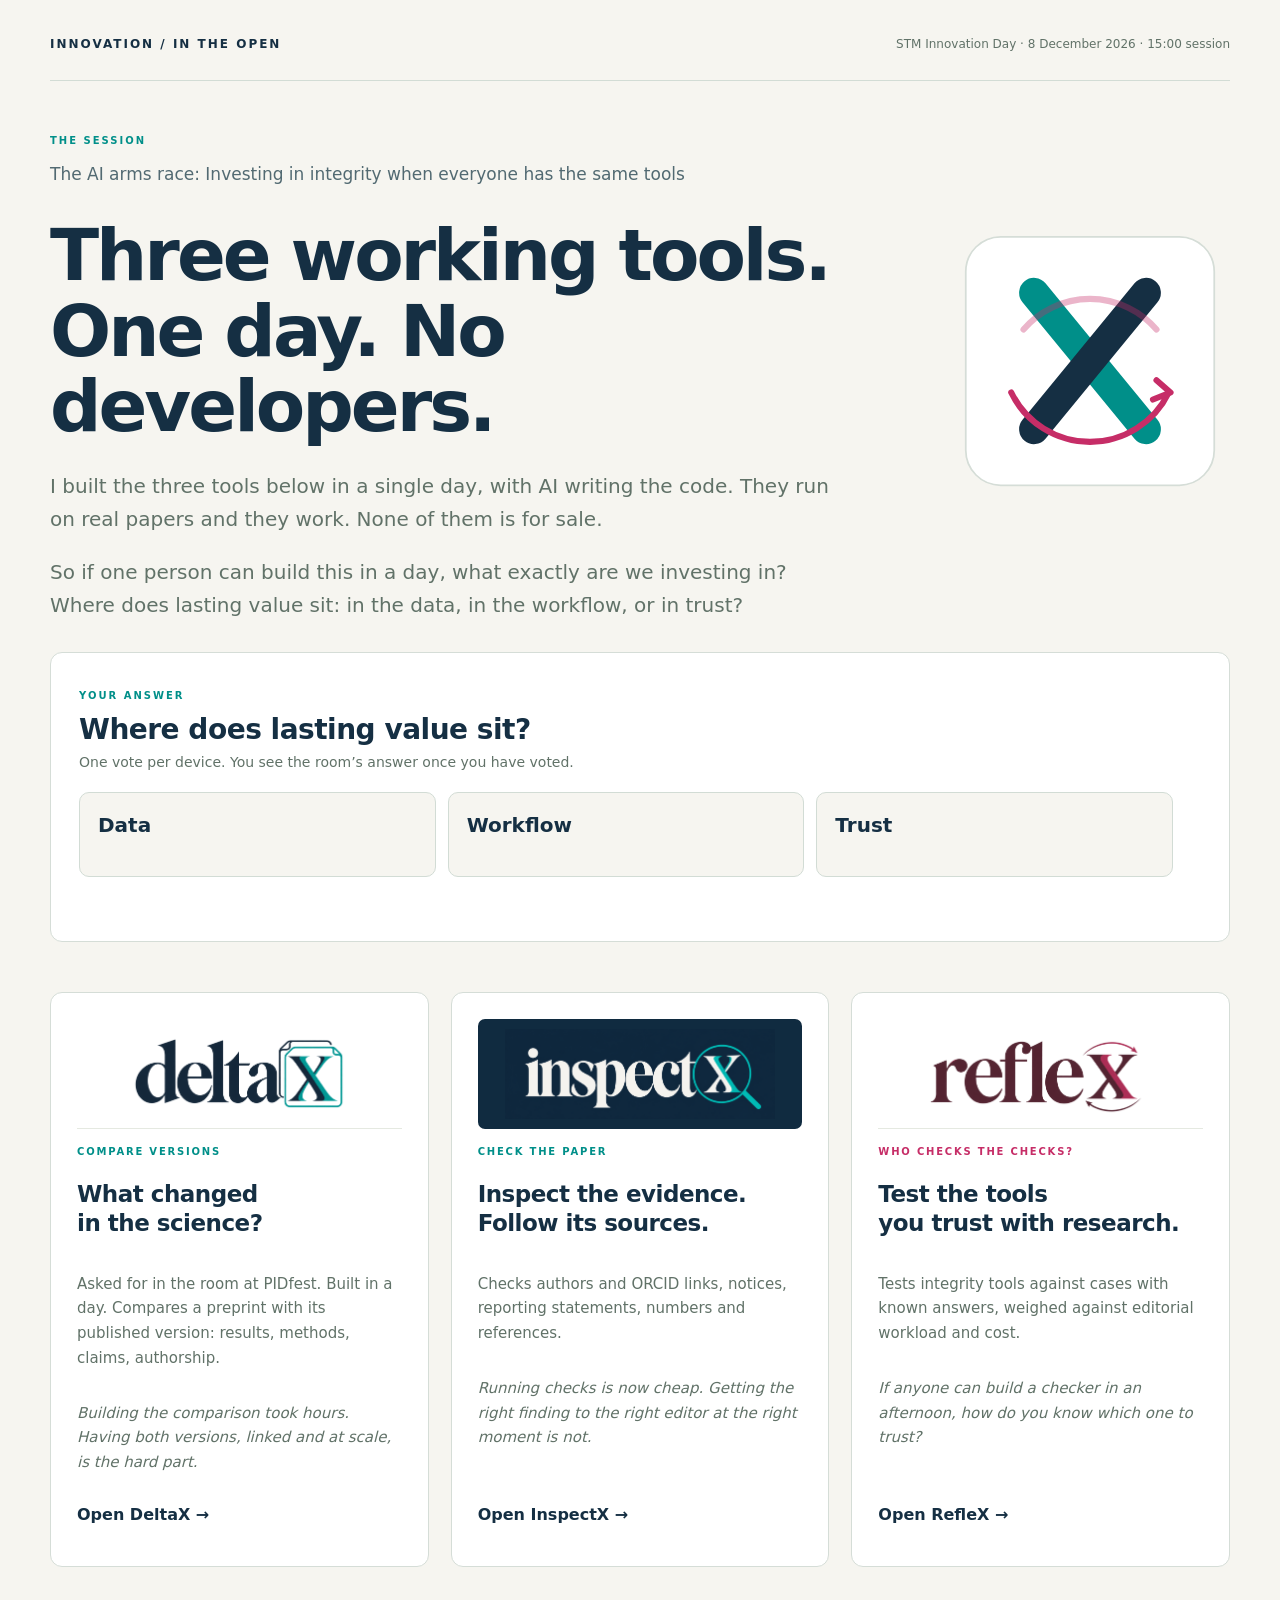
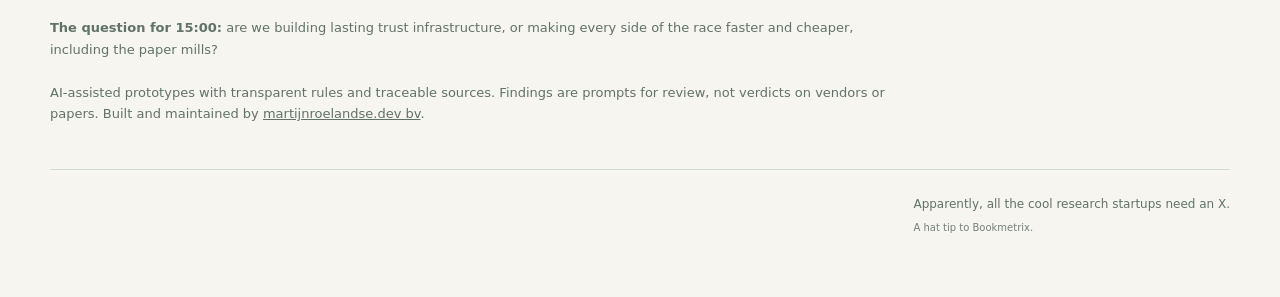
==== commit 86bdafdf: "Home: X mark beside the headline in the three tool colours Co-Authored-By: Claude Opus 5.5 <noreply@" ====
--- a/index.html
+++ b/index.html
@@ -1,4 +1,4 @@
-<!doctype html><html lang="en"><head><meta charset="utf-8"><meta name="viewport" content="width=device-width,initial-scale=1"><title>Innovation: STM session prototypes</title><meta name="description" content="Three working integrity tools, built in one day with AI, for the STM Innovation Day session on the AI arms race. Where does lasting value sit: in the data, the workflow or the trust?"><meta property="og:type" content="website"><meta property="og:title" content="Innovation: STM session prototypes"><meta property="og:description" content="Three working integrity tools, built in one day with AI, for the STM Innovation Day session on the AI arms race. Where does lasting value sit: in the data, the workflow or the trust?"><meta property="og:url" content="https://martijnroelandse.github.io/innovation/"><meta property="og:image" content="https://martijnroelandse.github.io/innovation/og-image.png"><meta property="og:image:width" content="1200"><meta property="og:image:height" content="630"><meta name="twitter:card" content="summary_large_image"><link rel="icon" href="favicon.svg" type="image/svg+xml"><style>*{box-sizing:border-box}body{margin:0;background:#f6f5f0;color:#152f43;font:16px/1.65 system-ui,sans-serif}main{max-width:1250px;margin:auto;padding:35px}header{display:flex;justify-content:space-between;gap:25px;border-bottom:1px solid #d2dcd5;padding-bottom:25px;font-size:12px}a{color:inherit}header strong{letter-spacing:2px}header span{color:#617268}h1{font-size:clamp(40px,6vw,72px);line-height:1.05;letter-spacing:-3px;margin:65px 0 25px;max-width:900px;font-weight:650}.lead{max-width:790px;font-size:20px;color:#617268}.grid{display:grid;grid-template-columns:repeat(3,1fr);gap:22px;margin:50px 0}article{background:white;border:1px solid #d5ddd7;border-radius:12px;padding:26px;display:flex;flex-direction:column}article>p{font-size:15px;color:#617268}article h2{font-size:23px;line-height:1.25;letter-spacing:-.5px}.logo{height:110px;display:flex;align-items:center;border-bottom:1px solid #e5e9e1;margin-bottom:15px}.logo img{width:100%;height:auto;max-height:90px;object-fit:contain}.inspect .logo{background:#102b40;border:0;border-radius:7px;padding:12px}.reflex-logo{font-size:52px;font-weight:800;letter-spacing:-3px;color:#192b2a}.reflex-logo span{color:#c62d67}.kind{font-size:10px;font-weight:750;letter-spacing:1.8px;color:#008f89}.reflex .kind{color:#c62d67}.open{display:block;margin-top:auto;padding:12px 0;font-weight:650;text-decoration:none;color:#152f43}.note{font-size:13px;color:#617268;max-width:850px}footer{border-top:1px solid #d2dcd5;padding:25px 0;margin-top:45px;display:flex;justify-content:space-between;gap:25px;font-size:12px;color:#617268}.session{margin-top:45px;max-width:900px}.session>span{font-size:10px;letter-spacing:2px;color:#008f89;font-weight:750}.session p{margin:8px 0 0;font-size:17px;color:#526a72}.session+h1{margin-top:30px}.session-credit{font-size:13px;color:#617268}.footer-quote small{display:block;font-size:10px;margin-top:5px;color:#74817e}@media(max-width:850px){.grid{grid-template-columns:1fr}.logo{max-width:300px}h1{letter-spacing:-2px;margin-top:45px}main{padding:24px}header,footer{flex-wrap:wrap}}.vote{margin:10px 0 0;padding:28px;background:#fff;border:1px solid #d5ddd7;border-radius:12px;display:grid;grid-template-columns:minmax(0,1fr) auto;gap:28px;align-items:center}.vote[hidden]{display:none}.vote-q>span{font-size:10px;letter-spacing:2px;color:#008f89;font-weight:750}.vote-q h2{font-size:28px;letter-spacing:-.5px;margin:6px 0 4px;line-height:1.2}.vote-q p{margin:0 0 18px;font-size:14px;color:#617268}.vote-options{display:grid;grid-template-columns:repeat(3,1fr);gap:12px}.vote-options button{position:relative;overflow:hidden;font:inherit;text-align:left;cursor:pointer;background:#f6f5f0;border:1px solid #d2dcd5;border-radius:10px;padding:16px 18px;color:#152f43;min-height:78px}.vote-options button:hover{border-color:#008f89}.vote-options button:disabled{cursor:default}.vote-options b{position:relative;display:block;font-size:20px}.vote-options small{position:relative;display:block;font-size:13px;color:#526a72;min-height:1.4em}.vote-options .bar{position:absolute;left:0;top:0;bottom:0;width:0;background:#d6efeb;transition:width .6s ease}.vote-options button.mine{border-color:#008f89;box-shadow:inset 0 0 0 1px #008f89}.vote-status{margin:12px 0 0;font-size:13px;color:#617268;min-height:1.3em}.vote-qr{display:none;text-align:center;font-size:13px;color:#526a72}.vote-qr svg{width:190px;height:190px;display:block;margin:0 auto 10px}.live .vote-qr{display:block}.live .vote{grid-template-columns:minmax(0,1fr) 230px}.live .vote-options b{font-size:26px}.live .vote-options small{font-size:16px}@media(max-width:850px){.vote{grid-template-columns:1fr;padding:22px}.vote-options{grid-template-columns:1fr}.live .vote{grid-template-columns:1fr}}</style></head><body><main><header><strong>INNOVATION / IN THE OPEN</strong><span>STM Innovation Day · 8 December 2026 · 15:00 session</span></header><div class="session"><span>THE SESSION</span><p>The AI arms race: Investing in integrity when everyone has the same tools</p></div><h1>Three working tools.<br>One day. No developers.</h1><p class="lead">I built the three tools below in a single day, with AI writing the code. They run on real papers and they work. None of them is for sale.</p><p class="lead">So if one person can build this in a day, what exactly are we investing in? Where does lasting value sit: in the data, in the workflow, or in trust?</p><section class="vote" id="vote" hidden aria-labelledby="vote-title"><div class="vote-q"><span>YOUR ANSWER</span><h2 id="vote-title">Where does lasting value sit?</h2><p>One vote per device. You see the room&#8217;s answer once you have voted.</p><div class="vote-options"><button type="button" data-choice="data"><span class="bar"></span><b>Data</b><small></small></button><button type="button" data-choice="workflow"><span class="bar"></span><b>Workflow</b><small></small></button><button type="button" data-choice="trust"><span class="bar"></span><b>Trust</b><small></small></button></div><p class="vote-status" id="vote-status" role="status"></p></div><div class="vote-qr"><svg xmlns="http://www.w3.org/2000/svg" viewBox="0 0 33 33" role="img" aria-label="QR code for martijnroelandse.github.io/innovation" class="segno"><path class="qrline" stroke="#152f43" d="M0 0.5h7m1 0h2m2 0h2m1 0h1m1 0h4m2 0h1m2 0h7m-33 1h1m5 0h1m2 0h1m2 0h1m1 0h1m1 0h2m4 0h1m3 0h1m5 0h1m-33 1h1m1 0h3m1 0h1m2 0h2m3 0h2m2 0h4m2 0h1m1 0h1m1 0h3m1 0h1m-33 1h1m1 0h3m1 0h1m3 0h1m1 0h2m3 0h3m2 0h3m1 0h1m1 0h3m1 0h1m-33 1h1m1 0h3m1 0h1m1 0h1m1 0h1m1 0h5m1 0h3m2 0h1m2 0h1m1 0h3m1 0h1m-33 1h1m5 0h1m1 0h1m2 0h2m3 0h1m3 0h1m5 0h1m5 0h1m-33 1h7m1 0h1m1 0h1m1 0h1m1 0h1m1 0h1m1 0h1m1 0h1m1 0h1m1 0h1m1 0h7m-24 1h3m1 0h1m1 0h2m1 0h4m2 0h1m-24 1h7m3 0h4m1 0h2m1 0h1m2 0h3m2 0h2m3 0h1m-30 1h3m2 0h5m4 0h1m1 0h2m2 0h1m2 0h2m1 0h2m1 0h1m-30 1h2m1 0h1m1 0h1m1 0h1m1 0h3m2 0h1m2 0h1m1 0h1m1 0h1m3 0h1m1 0h2m-32 1h1m1 0h2m1 0h1m1 0h1m5 0h2m6 0h1m4 0h1m1 0h3m1 0h1m-33 1h3m3 0h1m1 0h5m1 0h3m1 0h1m3 0h1m1 0h1m2 0h3m1 0h2m-33 1h3m1 0h2m1 0h3m1 0h2m3 0h5m2 0h1m2 0h1m2 0h4m-32 1h6m2 0h1m2 0h3m1 0h1m3 0h1m1 0h1m2 0h2m2 0h1m1 0h1m-32 1h2m2 0h1m3 0h1m2 0h2m1 0h1m1 0h1m1 0h1m2 0h1m1 0h1m1 0h2m2 0h2m-31 1h3m2 0h4m1 0h1m1 0h1m1 0h2m1 0h3m2 0h2m1 0h1m1 0h2m3 0h1m-33 1h3m1 0h2m1 0h3m2 0h3m4 0h2m1 0h2m2 0h2m1 0h2m1 0h1m-31 1h1m1 0h1m1 0h1m1 0h2m1 0h1m1 0h1m2 0h2m4 0h1m1 0h5m1 0h1m-31 1h2m2 0h1m4 0h1m3 0h2m2 0h2m1 0h5m1 0h6m-30 1h1m2 0h4m1 0h1m1 0h2m2 0h4m2 0h1m1 0h2m2 0h2m1 0h1m-32 1h2m1 0h2m2 0h2m4 0h1m4 0h7m1 0h1m5 0h1m-33 1h1m1 0h1m2 0h2m1 0h3m2 0h5m7 0h3m1 0h3m-32 1h1m1 0h3m2 0h2m1 0h1m1 0h1m1 0h1m1 0h2m2 0h2m1 0h1m1 0h1m1 0h4m1 0h1m-33 1h1m2 0h1m2 0h1m6 0h4m1 0h1m3 0h8m1 0h2m-25 1h1m3 0h2m2 0h2m1 0h3m1 0h2m3 0h1m1 0h1m1 0h1m-33 1h7m1 0h2m2 0h1m1 0h1m1 0h2m2 0h1m1 0h3m1 0h1m1 0h1m1 0h2m-32 1h1m5 0h1m1 0h2m1 0h3m1 0h1m1 0h2m1 0h2m1 0h2m3 0h5m-33 1h1m1 0h3m1 0h1m1 0h1m2 0h1m1 0h1m1 0h1m2 0h1m1 0h1m1 0h1m1 0h6m-30 1h1m1 0h3m1 0h1m1 0h3m2 0h1m3 0h1m1 0h2m2 0h3m2 0h3m1 0h1m-33 1h1m1 0h3m1 0h1m1 0h1m1 0h1m3 0h5m1 0h1m1 0h1m1 0h1m1 0h2m2 0h1m-31 1h1m5 0h1m1 0h3m10 0h2m3 0h1m1 0h3m-31 1h7m5 0h3m1 0h1m5 0h4m1 0h1m3 0h1"/></svg>martijnroelandse.github.io/innovation</div></section><section class="grid"><article><div class="logo"><img src="deltax/assets/logo.png?v=3ac3201eb056" alt="DeltaX"></div><span class="kind">COMPARE VERSIONS</span><h2>What changed<br>in the science?</h2><p>Asked for in the room at PIDfest. Built in a day. Compares a preprint with its published version: results, methods, claims, authorship.</p><p><em>Building the comparison took hours. Having both versions, linked and at scale, is the hard part.</em></p><a class="open" href="deltax/">Open DeltaX →</a></article><article class="inspect"><div class="logo"><img src="inspectx/assets/logo.png?v=781bdb5283d8" alt="InspectX"></div><span class="kind">CHECK THE PAPER</span><h2>Inspect the evidence.<br>Follow its sources.</h2><p>Checks authors and ORCID links, notices, reporting statements, numbers and references.</p><p><em>Running checks is now cheap. Getting the right finding to the right editor at the right moment is not.</em></p><a class="open" href="inspectx/">Open InspectX →</a></article><article class="reflex"><div class="logo"><img src="reflex/assets/logo.png?v=b6a0bd8fe12d" alt="RefleX"></div><span class="kind">WHO CHECKS THE CHECKS?</span><h2>Test the tools<br>you trust with research.</h2><p>Tests integrity tools against cases with known answers, weighed against editorial workload and cost.</p><p><em>If anyone can build a checker in an afternoon, how do you know which one to trust?</em></p><a class="open" href="reflex/">Open RefleX →</a></article></section><p class="note"><strong>The question for 15:00:</strong> are we building lasting trust infrastructure, or making every side of the race faster and cheaper, including the paper mills?<br><br>AI-assisted prototypes with transparent rules and traceable sources. Findings are prompts for review, not verdicts on vendors or papers. Built and maintained by <a href="https://www.martijnroelandse.dev/">martijnroelandse.dev bv</a>.</p><footer><span></span><span class="footer-quote">Apparently, all the cool research startups need an X.<small>A hat tip to Bookmetrix.</small></span></footer></main><script>
+<!doctype html><html lang="en"><head><meta charset="utf-8"><meta name="viewport" content="width=device-width,initial-scale=1"><title>Innovation: STM session prototypes</title><meta name="description" content="Three working integrity tools, built in one day with AI, for the STM Innovation Day session on the AI arms race. Where does lasting value sit: in the data, the workflow or the trust?"><meta property="og:type" content="website"><meta property="og:title" content="Innovation: STM session prototypes"><meta property="og:description" content="Three working integrity tools, built in one day with AI, for the STM Innovation Day session on the AI arms race. Where does lasting value sit: in the data, the workflow or the trust?"><meta property="og:url" content="https://martijnroelandse.github.io/innovation/"><meta property="og:image" content="https://martijnroelandse.github.io/innovation/og-image.png"><meta property="og:image:width" content="1200"><meta property="og:image:height" content="630"><meta name="twitter:card" content="summary_large_image"><link rel="icon" href="favicon.svg" type="image/svg+xml"><style>*{box-sizing:border-box}body{margin:0;background:#f6f5f0;color:#152f43;font:16px/1.65 system-ui,sans-serif}main{max-width:1250px;margin:auto;padding:35px}header{display:flex;justify-content:space-between;gap:25px;border-bottom:1px solid #d2dcd5;padding-bottom:25px;font-size:12px}a{color:inherit}header strong{letter-spacing:2px}header span{color:#617268}h1{font-size:clamp(40px,6vw,72px);line-height:1.05;letter-spacing:-3px;margin:65px 0 25px;max-width:900px;font-weight:650}.lead{max-width:790px;font-size:20px;color:#617268}.grid{display:grid;grid-template-columns:repeat(3,1fr);gap:22px;margin:50px 0}article{background:white;border:1px solid #d5ddd7;border-radius:12px;padding:26px;display:flex;flex-direction:column}article>p{font-size:15px;color:#617268}article h2{font-size:23px;line-height:1.25;letter-spacing:-.5px}.logo{height:110px;display:flex;align-items:center;border-bottom:1px solid #e5e9e1;margin-bottom:15px}.logo img{width:100%;height:auto;max-height:90px;object-fit:contain}.inspect .logo{background:#102b40;border:0;border-radius:7px;padding:12px}.reflex-logo{font-size:52px;font-weight:800;letter-spacing:-3px;color:#192b2a}.reflex-logo span{color:#c62d67}.kind{font-size:10px;font-weight:750;letter-spacing:1.8px;color:#008f89}.reflex .kind{color:#c62d67}.open{display:block;margin-top:auto;padding:12px 0;font-weight:650;text-decoration:none;color:#152f43}.note{font-size:13px;color:#617268;max-width:850px}footer{border-top:1px solid #d2dcd5;padding:25px 0;margin-top:45px;display:flex;justify-content:space-between;gap:25px;font-size:12px;color:#617268}.session{margin-top:45px;max-width:900px}.session>span{font-size:10px;letter-spacing:2px;color:#008f89;font-weight:750}.session p{margin:8px 0 0;font-size:17px;color:#526a72}.session+h1{margin-top:30px}.session-credit{font-size:13px;color:#617268}.footer-quote small{display:block;font-size:10px;margin-top:5px;color:#74817e}@media(max-width:850px){.grid{grid-template-columns:1fr}.logo{max-width:300px}h1{letter-spacing:-2px;margin-top:45px}main{padding:24px}header,footer{flex-wrap:wrap}}.vote{margin:10px 0 0;padding:28px;background:#fff;border:1px solid #d5ddd7;border-radius:12px;display:grid;grid-template-columns:minmax(0,1fr) auto;gap:28px;align-items:center}.vote[hidden]{display:none}.vote-q>span{font-size:10px;letter-spacing:2px;color:#008f89;font-weight:750}.vote-q h2{font-size:28px;letter-spacing:-.5px;margin:6px 0 4px;line-height:1.2}.vote-q p{margin:0 0 18px;font-size:14px;color:#617268}.vote-options{display:grid;grid-template-columns:repeat(3,1fr);gap:12px}.vote-options button{position:relative;overflow:hidden;font:inherit;text-align:left;cursor:pointer;background:#f6f5f0;border:1px solid #d2dcd5;border-radius:10px;padding:16px 18px;color:#152f43;min-height:78px}.vote-options button:hover{border-color:#008f89}.vote-options button:disabled{cursor:default}.vote-options b{position:relative;display:block;font-size:20px}.vote-options small{position:relative;display:block;font-size:13px;color:#526a72;min-height:1.4em}.vote-options .bar{position:absolute;left:0;top:0;bottom:0;width:0;background:#d6efeb;transition:width .6s ease}.vote-options button.mine{border-color:#008f89;box-shadow:inset 0 0 0 1px #008f89}.vote-status{margin:12px 0 0;font-size:13px;color:#617268;min-height:1.3em}.vote-qr{display:none;text-align:center;font-size:13px;color:#526a72}.vote-qr svg{width:190px;height:190px;display:block;margin:0 auto 10px}.live .vote-qr{display:block}.live .vote{grid-template-columns:minmax(0,1fr) 230px}.live .vote-options b{font-size:26px}.live .vote-options small{font-size:16px}@media(max-width:850px){.vote{grid-template-columns:1fr;padding:22px}.vote-options{grid-template-columns:1fr}.live .vote{grid-template-columns:1fr}}.intro{display:grid;grid-template-columns:minmax(0,1fr) 280px;gap:48px;align-items:center}.intro .mark{width:100%;height:auto;display:block}@media(max-width:850px){.intro{grid-template-columns:1fr}.intro .mark{display:none}}</style></head><body><main><header><strong>INNOVATION / IN THE OPEN</strong><span>STM Innovation Day · 8 December 2026 · 15:00 session</span></header><div class="intro"><div><div class="session"><span>THE SESSION</span><p>The AI arms race: Investing in integrity when everyone has the same tools</p></div><h1>Three working tools.<br>One day. No developers.</h1><p class="lead">I built the three tools below in a single day, with AI writing the code. They run on real papers and they work. None of them is for sale.</p><p class="lead">So if one person can build this in a day, what exactly are we investing in? Where does lasting value sit: in the data, in the workflow, or in trust?</p></div><svg class="mark" viewBox="0 0 320 320" role="img" aria-label="An X made of the three tools: DeltaX teal, InspectX navy, RefleX red"><rect x="18" y="18" width="284" height="284" rx="40" fill="#fff" stroke="#d5ddd7" stroke-width="2"/><path d="M96 82 L224 238" stroke="#008f89" stroke-width="34" stroke-linecap="round"/><path d="M224 82 L96 238" stroke="#152f43" stroke-width="34" stroke-linecap="round"/><path d="M70 196 A100 100 0 0 0 250 196" fill="none" stroke="#c62d67" stroke-width="7" stroke-linecap="round"/><path d="M236 182 l16 14 -20 8" fill="none" stroke="#c62d67" stroke-width="7" stroke-linecap="round" stroke-linejoin="round"/><path d="M84 124 A100 100 0 0 1 236 124" fill="none" stroke="#c62d67" stroke-width="7" stroke-linecap="round" opacity=".35"/></svg></div><section class="vote" id="vote" hidden aria-labelledby="vote-title"><div class="vote-q"><span>YOUR ANSWER</span><h2 id="vote-title">Where does lasting value sit?</h2><p>One vote per device. You see the room&#8217;s answer once you have voted.</p><div class="vote-options"><button type="button" data-choice="data"><span class="bar"></span><b>Data</b><small></small></button><button type="button" data-choice="workflow"><span class="bar"></span><b>Workflow</b><small></small></button><button type="button" data-choice="trust"><span class="bar"></span><b>Trust</b><small></small></button></div><p class="vote-status" id="vote-status" role="status"></p></div><div class="vote-qr"><svg xmlns="http://www.w3.org/2000/svg" viewBox="0 0 33 33" role="img" aria-label="QR code for martijnroelandse.github.io/innovation" class="segno"><path class="qrline" stroke="#152f43" d="M0 0.5h7m1 0h2m2 0h2m1 0h1m1 0h4m2 0h1m2 0h7m-33 1h1m5 0h1m2 0h1m2 0h1m1 0h1m1 0h2m4 0h1m3 0h1m5 0h1m-33 1h1m1 0h3m1 0h1m2 0h2m3 0h2m2 0h4m2 0h1m1 0h1m1 0h3m1 0h1m-33 1h1m1 0h3m1 0h1m3 0h1m1 0h2m3 0h3m2 0h3m1 0h1m1 0h3m1 0h1m-33 1h1m1 0h3m1 0h1m1 0h1m1 0h1m1 0h5m1 0h3m2 0h1m2 0h1m1 0h3m1 0h1m-33 1h1m5 0h1m1 0h1m2 0h2m3 0h1m3 0h1m5 0h1m5 0h1m-33 1h7m1 0h1m1 0h1m1 0h1m1 0h1m1 0h1m1 0h1m1 0h1m1 0h1m1 0h1m1 0h7m-24 1h3m1 0h1m1 0h2m1 0h4m2 0h1m-24 1h7m3 0h4m1 0h2m1 0h1m2 0h3m2 0h2m3 0h1m-30 1h3m2 0h5m4 0h1m1 0h2m2 0h1m2 0h2m1 0h2m1 0h1m-30 1h2m1 0h1m1 0h1m1 0h1m1 0h3m2 0h1m2 0h1m1 0h1m1 0h1m3 0h1m1 0h2m-32 1h1m1 0h2m1 0h1m1 0h1m5 0h2m6 0h1m4 0h1m1 0h3m1 0h1m-33 1h3m3 0h1m1 0h5m1 0h3m1 0h1m3 0h1m1 0h1m2 0h3m1 0h2m-33 1h3m1 0h2m1 0h3m1 0h2m3 0h5m2 0h1m2 0h1m2 0h4m-32 1h6m2 0h1m2 0h3m1 0h1m3 0h1m1 0h1m2 0h2m2 0h1m1 0h1m-32 1h2m2 0h1m3 0h1m2 0h2m1 0h1m1 0h1m1 0h1m2 0h1m1 0h1m1 0h2m2 0h2m-31 1h3m2 0h4m1 0h1m1 0h1m1 0h2m1 0h3m2 0h2m1 0h1m1 0h2m3 0h1m-33 1h3m1 0h2m1 0h3m2 0h3m4 0h2m1 0h2m2 0h2m1 0h2m1 0h1m-31 1h1m1 0h1m1 0h1m1 0h2m1 0h1m1 0h1m2 0h2m4 0h1m1 0h5m1 0h1m-31 1h2m2 0h1m4 0h1m3 0h2m2 0h2m1 0h5m1 0h6m-30 1h1m2 0h4m1 0h1m1 0h2m2 0h4m2 0h1m1 0h2m2 0h2m1 0h1m-32 1h2m1 0h2m2 0h2m4 0h1m4 0h7m1 0h1m5 0h1m-33 1h1m1 0h1m2 0h2m1 0h3m2 0h5m7 0h3m1 0h3m-32 1h1m1 0h3m2 0h2m1 0h1m1 0h1m1 0h1m1 0h2m2 0h2m1 0h1m1 0h1m1 0h4m1 0h1m-33 1h1m2 0h1m2 0h1m6 0h4m1 0h1m3 0h8m1 0h2m-25 1h1m3 0h2m2 0h2m1 0h3m1 0h2m3 0h1m1 0h1m1 0h1m-33 1h7m1 0h2m2 0h1m1 0h1m1 0h2m2 0h1m1 0h3m1 0h1m1 0h1m1 0h2m-32 1h1m5 0h1m1 0h2m1 0h3m1 0h1m1 0h2m1 0h2m1 0h2m3 0h5m-33 1h1m1 0h3m1 0h1m1 0h1m2 0h1m1 0h1m1 0h1m2 0h1m1 0h1m1 0h1m1 0h6m-30 1h1m1 0h3m1 0h1m1 0h3m2 0h1m3 0h1m1 0h2m2 0h3m2 0h3m1 0h1m-33 1h1m1 0h3m1 0h1m1 0h1m1 0h1m3 0h5m1 0h1m1 0h1m1 0h1m1 0h2m2 0h1m-31 1h1m5 0h1m1 0h3m10 0h2m3 0h1m1 0h3m-31 1h7m5 0h3m1 0h1m5 0h4m1 0h1m3 0h1"/></svg>martijnroelandse.github.io/innovation</div></section><section class="grid"><article><div class="logo"><img src="deltax/assets/logo.png?v=3ac3201eb056" alt="DeltaX"></div><span class="kind">COMPARE VERSIONS</span><h2>What changed<br>in the science?</h2><p>Asked for in the room at PIDfest. Built in a day. Compares a preprint with its published version: results, methods, claims, authorship.</p><p><em>Building the comparison took hours. Having both versions, linked and at scale, is the hard part.</em></p><a class="open" href="deltax/">Open DeltaX →</a></article><article class="inspect"><div class="logo"><img src="inspectx/assets/logo.png?v=781bdb5283d8" alt="InspectX"></div><span class="kind">CHECK THE PAPER</span><h2>Inspect the evidence.<br>Follow its sources.</h2><p>Checks authors and ORCID links, notices, reporting statements, numbers and references.</p><p><em>Running checks is now cheap. Getting the right finding to the right editor at the right moment is not.</em></p><a class="open" href="inspectx/">Open InspectX →</a></article><article class="reflex"><div class="logo"><img src="reflex/assets/logo.png?v=b6a0bd8fe12d" alt="RefleX"></div><span class="kind">WHO CHECKS THE CHECKS?</span><h2>Test the tools<br>you trust with research.</h2><p>Tests integrity tools against cases with known answers, weighed against editorial workload and cost.</p><p><em>If anyone can build a checker in an afternoon, how do you know which one to trust?</em></p><a class="open" href="reflex/">Open RefleX →</a></article></section><p class="note"><strong>The question for 15:00:</strong> are we building lasting trust infrastructure, or making every side of the race faster and cheaper, including the paper mills?<br><br>AI-assisted prototypes with transparent rules and traceable sources. Findings are prompts for review, not verdicts on vendors or papers. Built and maintained by <a href="https://www.martijnroelandse.dev/">martijnroelandse.dev bv</a>.</p><footer><span></span><span class="footer-quote">Apparently, all the cool research startups need an X.<small>A hat tip to Bookmetrix.</small></span></footer></main><script>
 /* Live vote. Stays hidden until VOTE_URL and VOTE_KEY are filled in (a public Supabase URL and anon key). */
 (()=>{const VOTE_URL='https://zlttzpjnvuuisghymxqe.supabase.co',VOTE_KEY='sb_publishable_LYmSgHVqO_OFZSpjQmqV5w_u9thtaVN',CHOICES=['data','workflow','trust'];
 const box=document.getElementById('vote');if(!box||!VOTE_URL||!VOTE_KEY)return;
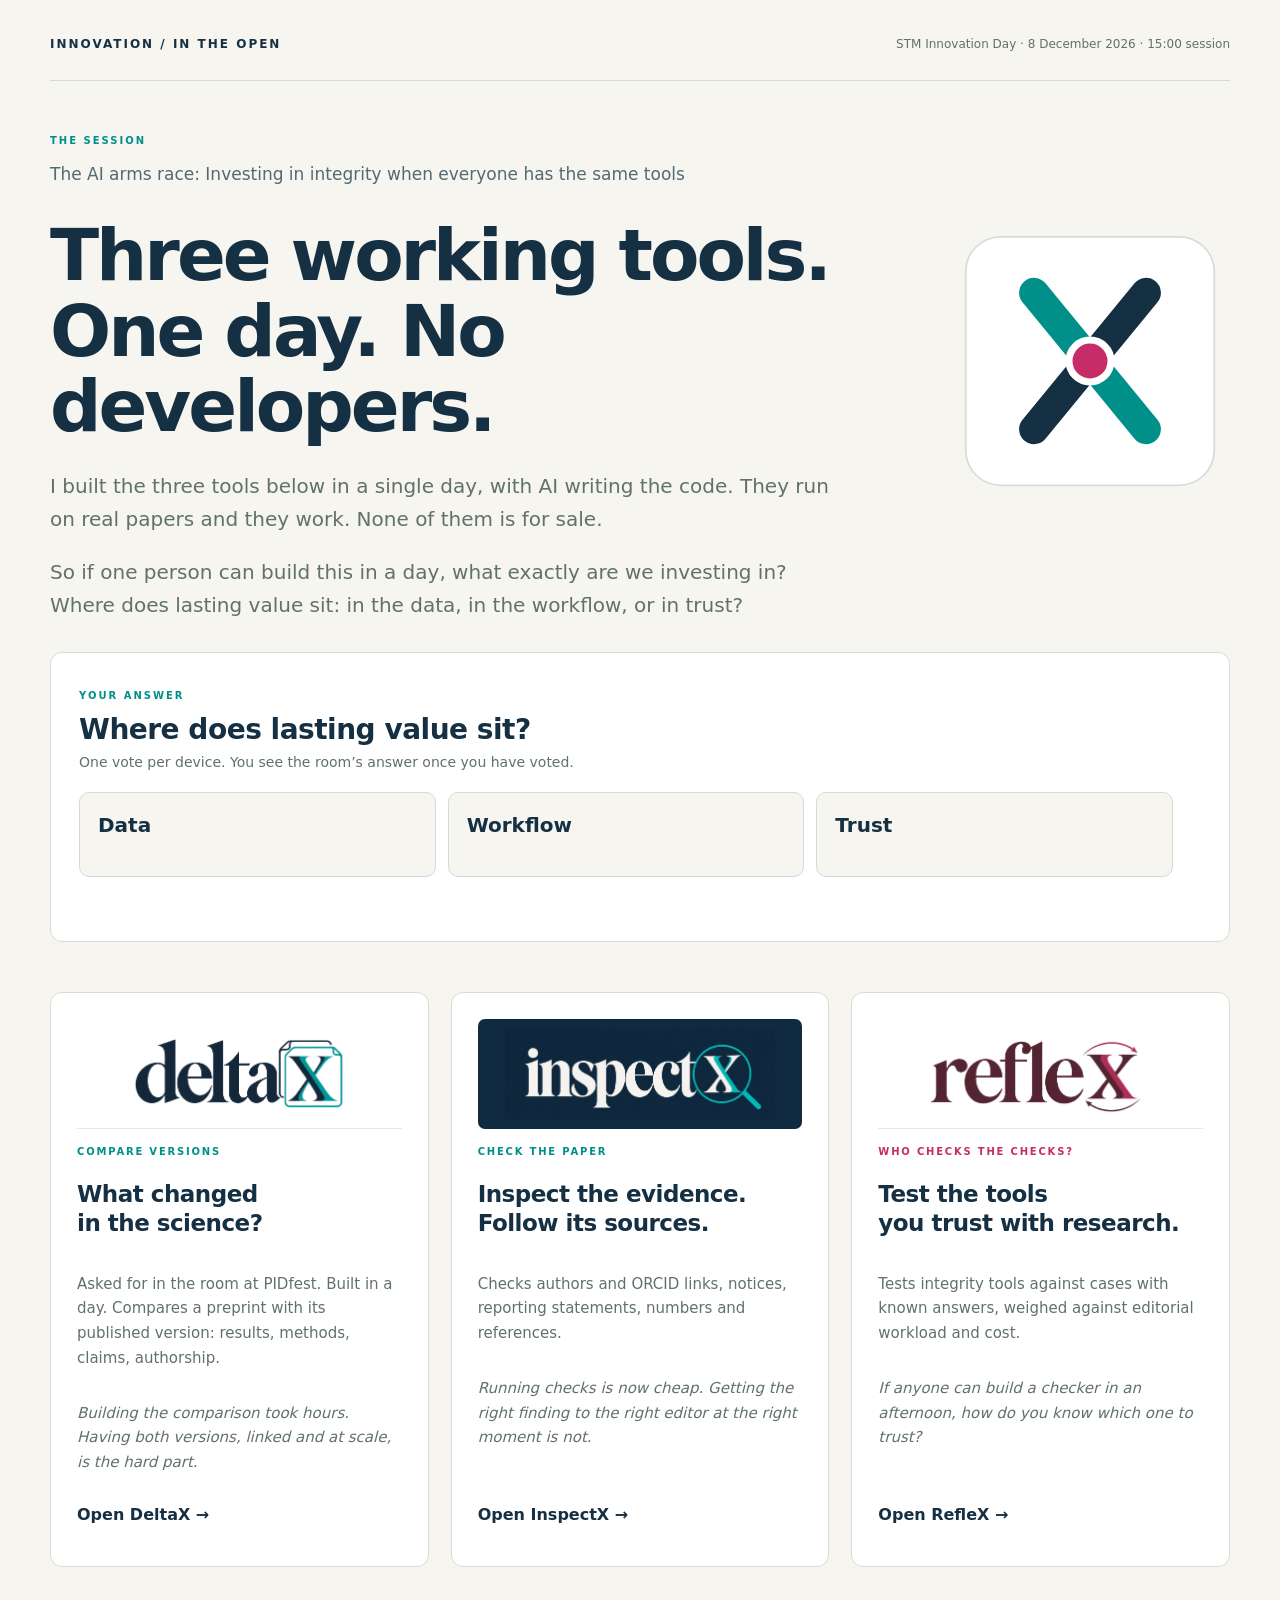
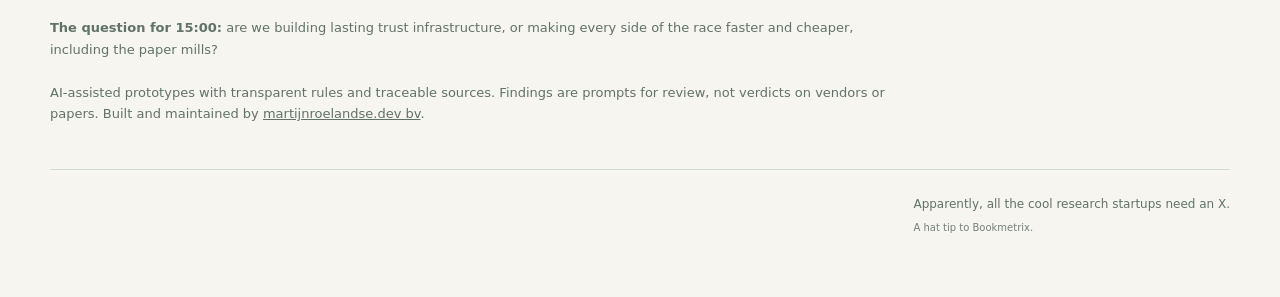
==== commit ce556d22: "Home: clearer X mark, large QR in ?live, no voting from the presenter screen Co-Authored-By: Claude " ====
--- a/index.html
+++ b/index.html
@@ -1,15 +1,15 @@
-<!doctype html><html lang="en"><head><meta charset="utf-8"><meta name="viewport" content="width=device-width,initial-scale=1"><title>Innovation: STM session prototypes</title><meta name="description" content="Three working integrity tools, built in one day with AI, for the STM Innovation Day session on the AI arms race. Where does lasting value sit: in the data, the workflow or the trust?"><meta property="og:type" content="website"><meta property="og:title" content="Innovation: STM session prototypes"><meta property="og:description" content="Three working integrity tools, built in one day with AI, for the STM Innovation Day session on the AI arms race. Where does lasting value sit: in the data, the workflow or the trust?"><meta property="og:url" content="https://martijnroelandse.github.io/innovation/"><meta property="og:image" content="https://martijnroelandse.github.io/innovation/og-image.png"><meta property="og:image:width" content="1200"><meta property="og:image:height" content="630"><meta name="twitter:card" content="summary_large_image"><link rel="icon" href="favicon.svg" type="image/svg+xml"><style>*{box-sizing:border-box}body{margin:0;background:#f6f5f0;color:#152f43;font:16px/1.65 system-ui,sans-serif}main{max-width:1250px;margin:auto;padding:35px}header{display:flex;justify-content:space-between;gap:25px;border-bottom:1px solid #d2dcd5;padding-bottom:25px;font-size:12px}a{color:inherit}header strong{letter-spacing:2px}header span{color:#617268}h1{font-size:clamp(40px,6vw,72px);line-height:1.05;letter-spacing:-3px;margin:65px 0 25px;max-width:900px;font-weight:650}.lead{max-width:790px;font-size:20px;color:#617268}.grid{display:grid;grid-template-columns:repeat(3,1fr);gap:22px;margin:50px 0}article{background:white;border:1px solid #d5ddd7;border-radius:12px;padding:26px;display:flex;flex-direction:column}article>p{font-size:15px;color:#617268}article h2{font-size:23px;line-height:1.25;letter-spacing:-.5px}.logo{height:110px;display:flex;align-items:center;border-bottom:1px solid #e5e9e1;margin-bottom:15px}.logo img{width:100%;height:auto;max-height:90px;object-fit:contain}.inspect .logo{background:#102b40;border:0;border-radius:7px;padding:12px}.reflex-logo{font-size:52px;font-weight:800;letter-spacing:-3px;color:#192b2a}.reflex-logo span{color:#c62d67}.kind{font-size:10px;font-weight:750;letter-spacing:1.8px;color:#008f89}.reflex .kind{color:#c62d67}.open{display:block;margin-top:auto;padding:12px 0;font-weight:650;text-decoration:none;color:#152f43}.note{font-size:13px;color:#617268;max-width:850px}footer{border-top:1px solid #d2dcd5;padding:25px 0;margin-top:45px;display:flex;justify-content:space-between;gap:25px;font-size:12px;color:#617268}.session{margin-top:45px;max-width:900px}.session>span{font-size:10px;letter-spacing:2px;color:#008f89;font-weight:750}.session p{margin:8px 0 0;font-size:17px;color:#526a72}.session+h1{margin-top:30px}.session-credit{font-size:13px;color:#617268}.footer-quote small{display:block;font-size:10px;margin-top:5px;color:#74817e}@media(max-width:850px){.grid{grid-template-columns:1fr}.logo{max-width:300px}h1{letter-spacing:-2px;margin-top:45px}main{padding:24px}header,footer{flex-wrap:wrap}}.vote{margin:10px 0 0;padding:28px;background:#fff;border:1px solid #d5ddd7;border-radius:12px;display:grid;grid-template-columns:minmax(0,1fr) auto;gap:28px;align-items:center}.vote[hidden]{display:none}.vote-q>span{font-size:10px;letter-spacing:2px;color:#008f89;font-weight:750}.vote-q h2{font-size:28px;letter-spacing:-.5px;margin:6px 0 4px;line-height:1.2}.vote-q p{margin:0 0 18px;font-size:14px;color:#617268}.vote-options{display:grid;grid-template-columns:repeat(3,1fr);gap:12px}.vote-options button{position:relative;overflow:hidden;font:inherit;text-align:left;cursor:pointer;background:#f6f5f0;border:1px solid #d2dcd5;border-radius:10px;padding:16px 18px;color:#152f43;min-height:78px}.vote-options button:hover{border-color:#008f89}.vote-options button:disabled{cursor:default}.vote-options b{position:relative;display:block;font-size:20px}.vote-options small{position:relative;display:block;font-size:13px;color:#526a72;min-height:1.4em}.vote-options .bar{position:absolute;left:0;top:0;bottom:0;width:0;background:#d6efeb;transition:width .6s ease}.vote-options button.mine{border-color:#008f89;box-shadow:inset 0 0 0 1px #008f89}.vote-status{margin:12px 0 0;font-size:13px;color:#617268;min-height:1.3em}.vote-qr{display:none;text-align:center;font-size:13px;color:#526a72}.vote-qr svg{width:190px;height:190px;display:block;margin:0 auto 10px}.live .vote-qr{display:block}.live .vote{grid-template-columns:minmax(0,1fr) 230px}.live .vote-options b{font-size:26px}.live .vote-options small{font-size:16px}@media(max-width:850px){.vote{grid-template-columns:1fr;padding:22px}.vote-options{grid-template-columns:1fr}.live .vote{grid-template-columns:1fr}}.intro{display:grid;grid-template-columns:minmax(0,1fr) 280px;gap:48px;align-items:center}.intro .mark{width:100%;height:auto;display:block}@media(max-width:850px){.intro{grid-template-columns:1fr}.intro .mark{display:none}}</style></head><body><main><header><strong>INNOVATION / IN THE OPEN</strong><span>STM Innovation Day · 8 December 2026 · 15:00 session</span></header><div class="intro"><div><div class="session"><span>THE SESSION</span><p>The AI arms race: Investing in integrity when everyone has the same tools</p></div><h1>Three working tools.<br>One day. No developers.</h1><p class="lead">I built the three tools below in a single day, with AI writing the code. They run on real papers and they work. None of them is for sale.</p><p class="lead">So if one person can build this in a day, what exactly are we investing in? Where does lasting value sit: in the data, in the workflow, or in trust?</p></div><svg class="mark" viewBox="0 0 320 320" role="img" aria-label="An X made of the three tools: DeltaX teal, InspectX navy, RefleX red"><rect x="18" y="18" width="284" height="284" rx="40" fill="#fff" stroke="#d5ddd7" stroke-width="2"/><path d="M96 82 L224 238" stroke="#008f89" stroke-width="34" stroke-linecap="round"/><path d="M224 82 L96 238" stroke="#152f43" stroke-width="34" stroke-linecap="round"/><path d="M70 196 A100 100 0 0 0 250 196" fill="none" stroke="#c62d67" stroke-width="7" stroke-linecap="round"/><path d="M236 182 l16 14 -20 8" fill="none" stroke="#c62d67" stroke-width="7" stroke-linecap="round" stroke-linejoin="round"/><path d="M84 124 A100 100 0 0 1 236 124" fill="none" stroke="#c62d67" stroke-width="7" stroke-linecap="round" opacity=".35"/></svg></div><section class="vote" id="vote" hidden aria-labelledby="vote-title"><div class="vote-q"><span>YOUR ANSWER</span><h2 id="vote-title">Where does lasting value sit?</h2><p>One vote per device. You see the room&#8217;s answer once you have voted.</p><div class="vote-options"><button type="button" data-choice="data"><span class="bar"></span><b>Data</b><small></small></button><button type="button" data-choice="workflow"><span class="bar"></span><b>Workflow</b><small></small></button><button type="button" data-choice="trust"><span class="bar"></span><b>Trust</b><small></small></button></div><p class="vote-status" id="vote-status" role="status"></p></div><div class="vote-qr"><svg xmlns="http://www.w3.org/2000/svg" viewBox="0 0 33 33" role="img" aria-label="QR code for martijnroelandse.github.io/innovation" class="segno"><path class="qrline" stroke="#152f43" d="M0 0.5h7m1 0h2m2 0h2m1 0h1m1 0h4m2 0h1m2 0h7m-33 1h1m5 0h1m2 0h1m2 0h1m1 0h1m1 0h2m4 0h1m3 0h1m5 0h1m-33 1h1m1 0h3m1 0h1m2 0h2m3 0h2m2 0h4m2 0h1m1 0h1m1 0h3m1 0h1m-33 1h1m1 0h3m1 0h1m3 0h1m1 0h2m3 0h3m2 0h3m1 0h1m1 0h3m1 0h1m-33 1h1m1 0h3m1 0h1m1 0h1m1 0h1m1 0h5m1 0h3m2 0h1m2 0h1m1 0h3m1 0h1m-33 1h1m5 0h1m1 0h1m2 0h2m3 0h1m3 0h1m5 0h1m5 0h1m-33 1h7m1 0h1m1 0h1m1 0h1m1 0h1m1 0h1m1 0h1m1 0h1m1 0h1m1 0h1m1 0h7m-24 1h3m1 0h1m1 0h2m1 0h4m2 0h1m-24 1h7m3 0h4m1 0h2m1 0h1m2 0h3m2 0h2m3 0h1m-30 1h3m2 0h5m4 0h1m1 0h2m2 0h1m2 0h2m1 0h2m1 0h1m-30 1h2m1 0h1m1 0h1m1 0h1m1 0h3m2 0h1m2 0h1m1 0h1m1 0h1m3 0h1m1 0h2m-32 1h1m1 0h2m1 0h1m1 0h1m5 0h2m6 0h1m4 0h1m1 0h3m1 0h1m-33 1h3m3 0h1m1 0h5m1 0h3m1 0h1m3 0h1m1 0h1m2 0h3m1 0h2m-33 1h3m1 0h2m1 0h3m1 0h2m3 0h5m2 0h1m2 0h1m2 0h4m-32 1h6m2 0h1m2 0h3m1 0h1m3 0h1m1 0h1m2 0h2m2 0h1m1 0h1m-32 1h2m2 0h1m3 0h1m2 0h2m1 0h1m1 0h1m1 0h1m2 0h1m1 0h1m1 0h2m2 0h2m-31 1h3m2 0h4m1 0h1m1 0h1m1 0h2m1 0h3m2 0h2m1 0h1m1 0h2m3 0h1m-33 1h3m1 0h2m1 0h3m2 0h3m4 0h2m1 0h2m2 0h2m1 0h2m1 0h1m-31 1h1m1 0h1m1 0h1m1 0h2m1 0h1m1 0h1m2 0h2m4 0h1m1 0h5m1 0h1m-31 1h2m2 0h1m4 0h1m3 0h2m2 0h2m1 0h5m1 0h6m-30 1h1m2 0h4m1 0h1m1 0h2m2 0h4m2 0h1m1 0h2m2 0h2m1 0h1m-32 1h2m1 0h2m2 0h2m4 0h1m4 0h7m1 0h1m5 0h1m-33 1h1m1 0h1m2 0h2m1 0h3m2 0h5m7 0h3m1 0h3m-32 1h1m1 0h3m2 0h2m1 0h1m1 0h1m1 0h1m1 0h2m2 0h2m1 0h1m1 0h1m1 0h4m1 0h1m-33 1h1m2 0h1m2 0h1m6 0h4m1 0h1m3 0h8m1 0h2m-25 1h1m3 0h2m2 0h2m1 0h3m1 0h2m3 0h1m1 0h1m1 0h1m-33 1h7m1 0h2m2 0h1m1 0h1m1 0h2m2 0h1m1 0h3m1 0h1m1 0h1m1 0h2m-32 1h1m5 0h1m1 0h2m1 0h3m1 0h1m1 0h2m1 0h2m1 0h2m3 0h5m-33 1h1m1 0h3m1 0h1m1 0h1m2 0h1m1 0h1m1 0h1m2 0h1m1 0h1m1 0h1m1 0h6m-30 1h1m1 0h3m1 0h1m1 0h3m2 0h1m3 0h1m1 0h2m2 0h3m2 0h3m1 0h1m-33 1h1m1 0h3m1 0h1m1 0h1m1 0h1m3 0h5m1 0h1m1 0h1m1 0h1m1 0h2m2 0h1m-31 1h1m5 0h1m1 0h3m10 0h2m3 0h1m1 0h3m-31 1h7m5 0h3m1 0h1m5 0h4m1 0h1m3 0h1"/></svg>martijnroelandse.github.io/innovation</div></section><section class="grid"><article><div class="logo"><img src="deltax/assets/logo.png?v=3ac3201eb056" alt="DeltaX"></div><span class="kind">COMPARE VERSIONS</span><h2>What changed<br>in the science?</h2><p>Asked for in the room at PIDfest. Built in a day. Compares a preprint with its published version: results, methods, claims, authorship.</p><p><em>Building the comparison took hours. Having both versions, linked and at scale, is the hard part.</em></p><a class="open" href="deltax/">Open DeltaX →</a></article><article class="inspect"><div class="logo"><img src="inspectx/assets/logo.png?v=781bdb5283d8" alt="InspectX"></div><span class="kind">CHECK THE PAPER</span><h2>Inspect the evidence.<br>Follow its sources.</h2><p>Checks authors and ORCID links, notices, reporting statements, numbers and references.</p><p><em>Running checks is now cheap. Getting the right finding to the right editor at the right moment is not.</em></p><a class="open" href="inspectx/">Open InspectX →</a></article><article class="reflex"><div class="logo"><img src="reflex/assets/logo.png?v=b6a0bd8fe12d" alt="RefleX"></div><span class="kind">WHO CHECKS THE CHECKS?</span><h2>Test the tools<br>you trust with research.</h2><p>Tests integrity tools against cases with known answers, weighed against editorial workload and cost.</p><p><em>If anyone can build a checker in an afternoon, how do you know which one to trust?</em></p><a class="open" href="reflex/">Open RefleX →</a></article></section><p class="note"><strong>The question for 15:00:</strong> are we building lasting trust infrastructure, or making every side of the race faster and cheaper, including the paper mills?<br><br>AI-assisted prototypes with transparent rules and traceable sources. Findings are prompts for review, not verdicts on vendors or papers. Built and maintained by <a href="https://www.martijnroelandse.dev/">martijnroelandse.dev bv</a>.</p><footer><span></span><span class="footer-quote">Apparently, all the cool research startups need an X.<small>A hat tip to Bookmetrix.</small></span></footer></main><script>
+<!doctype html><html lang="en"><head><meta charset="utf-8"><meta name="viewport" content="width=device-width,initial-scale=1"><title>Innovation: STM session prototypes</title><meta name="description" content="Three working integrity tools, built in one day with AI, for the STM Innovation Day session on the AI arms race. Where does lasting value sit: in the data, the workflow or the trust?"><meta property="og:type" content="website"><meta property="og:title" content="Innovation: STM session prototypes"><meta property="og:description" content="Three working integrity tools, built in one day with AI, for the STM Innovation Day session on the AI arms race. Where does lasting value sit: in the data, the workflow or the trust?"><meta property="og:url" content="https://martijnroelandse.github.io/innovation/"><meta property="og:image" content="https://martijnroelandse.github.io/innovation/og-image.png"><meta property="og:image:width" content="1200"><meta property="og:image:height" content="630"><meta name="twitter:card" content="summary_large_image"><link rel="icon" href="favicon.svg" type="image/svg+xml"><style>*{box-sizing:border-box}body{margin:0;background:#f6f5f0;color:#152f43;font:16px/1.65 system-ui,sans-serif}main{max-width:1250px;margin:auto;padding:35px}header{display:flex;justify-content:space-between;gap:25px;border-bottom:1px solid #d2dcd5;padding-bottom:25px;font-size:12px}a{color:inherit}header strong{letter-spacing:2px}header span{color:#617268}h1{font-size:clamp(40px,6vw,72px);line-height:1.05;letter-spacing:-3px;margin:65px 0 25px;max-width:900px;font-weight:650}.lead{max-width:790px;font-size:20px;color:#617268}.grid{display:grid;grid-template-columns:repeat(3,1fr);gap:22px;margin:50px 0}article{background:white;border:1px solid #d5ddd7;border-radius:12px;padding:26px;display:flex;flex-direction:column}article>p{font-size:15px;color:#617268}article h2{font-size:23px;line-height:1.25;letter-spacing:-.5px}.logo{height:110px;display:flex;align-items:center;border-bottom:1px solid #e5e9e1;margin-bottom:15px}.logo img{width:100%;height:auto;max-height:90px;object-fit:contain}.inspect .logo{background:#102b40;border:0;border-radius:7px;padding:12px}.reflex-logo{font-size:52px;font-weight:800;letter-spacing:-3px;color:#192b2a}.reflex-logo span{color:#c62d67}.kind{font-size:10px;font-weight:750;letter-spacing:1.8px;color:#008f89}.reflex .kind{color:#c62d67}.open{display:block;margin-top:auto;padding:12px 0;font-weight:650;text-decoration:none;color:#152f43}.note{font-size:13px;color:#617268;max-width:850px}footer{border-top:1px solid #d2dcd5;padding:25px 0;margin-top:45px;display:flex;justify-content:space-between;gap:25px;font-size:12px;color:#617268}.session{margin-top:45px;max-width:900px}.session>span{font-size:10px;letter-spacing:2px;color:#008f89;font-weight:750}.session p{margin:8px 0 0;font-size:17px;color:#526a72}.session+h1{margin-top:30px}.session-credit{font-size:13px;color:#617268}.footer-quote small{display:block;font-size:10px;margin-top:5px;color:#74817e}@media(max-width:850px){.grid{grid-template-columns:1fr}.logo{max-width:300px}h1{letter-spacing:-2px;margin-top:45px}main{padding:24px}header,footer{flex-wrap:wrap}}.vote{margin:10px 0 0;padding:28px;background:#fff;border:1px solid #d5ddd7;border-radius:12px;display:grid;grid-template-columns:minmax(0,1fr) auto;gap:28px;align-items:center}.vote[hidden]{display:none}.vote-q>span{font-size:10px;letter-spacing:2px;color:#008f89;font-weight:750}.vote-q h2{font-size:28px;letter-spacing:-.5px;margin:6px 0 4px;line-height:1.2}.vote-q p{margin:0 0 18px;font-size:14px;color:#617268}.vote-options{display:grid;grid-template-columns:repeat(3,1fr);gap:12px}.vote-options button{position:relative;overflow:hidden;font:inherit;text-align:left;cursor:pointer;background:#f6f5f0;border:1px solid #d2dcd5;border-radius:10px;padding:16px 18px;color:#152f43;min-height:78px}.vote-options button:hover{border-color:#008f89}.vote-options button:disabled{cursor:default}.vote-options b{position:relative;display:block;font-size:20px}.vote-options small{position:relative;display:block;font-size:13px;color:#526a72;min-height:1.4em}.vote-options .bar{position:absolute;left:0;top:0;bottom:0;width:0;background:#d6efeb;transition:width .6s ease}.vote-options button.mine{border-color:#008f89;box-shadow:inset 0 0 0 1px #008f89}.vote-status{margin:12px 0 0;font-size:13px;color:#617268;min-height:1.3em}.live-qr{display:none;text-align:center;font-size:14px;color:#526a72}.live-qr svg{width:100%;height:auto;display:block;margin:0 auto 10px}.live-qr span{display:block;font-size:20px;font-weight:700;color:#152f43;margin-bottom:2px}.live .intro .mark{display:none}.live .live-qr{display:block}.live .vote-options button{cursor:default}.live .vote-options b{font-size:26px}.live .vote-options small{font-size:16px}@media(max-width:850px){.vote{grid-template-columns:1fr;padding:22px}.vote-options{grid-template-columns:1fr}.live .vote{grid-template-columns:1fr}}.intro{display:grid;grid-template-columns:minmax(0,1fr) 280px;gap:48px;align-items:center}.intro .mark{width:100%;height:auto;display:block}@media(max-width:850px){.intro{grid-template-columns:1fr}.intro .mark,.live-qr{display:none!important}}</style></head><body><main><header><strong>INNOVATION / IN THE OPEN</strong><span>STM Innovation Day · 8 December 2026 · 15:00 session</span></header><div class="intro"><div><div class="session"><span>THE SESSION</span><p>The AI arms race: Investing in integrity when everyone has the same tools</p></div><h1>Three working tools.<br>One day. No developers.</h1><p class="lead">I built the three tools below in a single day, with AI writing the code. They run on real papers and they work. None of them is for sale.</p><p class="lead">So if one person can build this in a day, what exactly are we investing in? Where does lasting value sit: in the data, in the workflow, or in trust?</p></div><svg class="mark" viewBox="0 0 320 320" role="img" aria-label="An X in the tool colours: DeltaX teal, InspectX navy, RefleX red"><rect x="18" y="18" width="284" height="284" rx="40" fill="#fff" stroke="#d5ddd7" stroke-width="2"/><path d="M96 82 L224 238" stroke="#008f89" stroke-width="34" stroke-linecap="round"/><path d="M224 82 L96 238" stroke="#152f43" stroke-width="34" stroke-linecap="round"/><circle cx="160" cy="160" r="24" fill="#c62d67" stroke="#fff" stroke-width="8"/></svg><div class="live-qr"><svg xmlns="http://www.w3.org/2000/svg" viewBox="0 0 33 33" role="img" aria-label="QR code for martijnroelandse.github.io/innovation" class="segno"><path class="qrline" stroke="#152f43" d="M0 0.5h7m1 0h2m2 0h2m1 0h1m1 0h4m2 0h1m2 0h7m-33 1h1m5 0h1m2 0h1m2 0h1m1 0h1m1 0h2m4 0h1m3 0h1m5 0h1m-33 1h1m1 0h3m1 0h1m2 0h2m3 0h2m2 0h4m2 0h1m1 0h1m1 0h3m1 0h1m-33 1h1m1 0h3m1 0h1m3 0h1m1 0h2m3 0h3m2 0h3m1 0h1m1 0h3m1 0h1m-33 1h1m1 0h3m1 0h1m1 0h1m1 0h1m1 0h5m1 0h3m2 0h1m2 0h1m1 0h3m1 0h1m-33 1h1m5 0h1m1 0h1m2 0h2m3 0h1m3 0h1m5 0h1m5 0h1m-33 1h7m1 0h1m1 0h1m1 0h1m1 0h1m1 0h1m1 0h1m1 0h1m1 0h1m1 0h1m1 0h7m-24 1h3m1 0h1m1 0h2m1 0h4m2 0h1m-24 1h7m3 0h4m1 0h2m1 0h1m2 0h3m2 0h2m3 0h1m-30 1h3m2 0h5m4 0h1m1 0h2m2 0h1m2 0h2m1 0h2m1 0h1m-30 1h2m1 0h1m1 0h1m1 0h1m1 0h3m2 0h1m2 0h1m1 0h1m1 0h1m3 0h1m1 0h2m-32 1h1m1 0h2m1 0h1m1 0h1m5 0h2m6 0h1m4 0h1m1 0h3m1 0h1m-33 1h3m3 0h1m1 0h5m1 0h3m1 0h1m3 0h1m1 0h1m2 0h3m1 0h2m-33 1h3m1 0h2m1 0h3m1 0h2m3 0h5m2 0h1m2 0h1m2 0h4m-32 1h6m2 0h1m2 0h3m1 0h1m3 0h1m1 0h1m2 0h2m2 0h1m1 0h1m-32 1h2m2 0h1m3 0h1m2 0h2m1 0h1m1 0h1m1 0h1m2 0h1m1 0h1m1 0h2m2 0h2m-31 1h3m2 0h4m1 0h1m1 0h1m1 0h2m1 0h3m2 0h2m1 0h1m1 0h2m3 0h1m-33 1h3m1 0h2m1 0h3m2 0h3m4 0h2m1 0h2m2 0h2m1 0h2m1 0h1m-31 1h1m1 0h1m1 0h1m1 0h2m1 0h1m1 0h1m2 0h2m4 0h1m1 0h5m1 0h1m-31 1h2m2 0h1m4 0h1m3 0h2m2 0h2m1 0h5m1 0h6m-30 1h1m2 0h4m1 0h1m1 0h2m2 0h4m2 0h1m1 0h2m2 0h2m1 0h1m-32 1h2m1 0h2m2 0h2m4 0h1m4 0h7m1 0h1m5 0h1m-33 1h1m1 0h1m2 0h2m1 0h3m2 0h5m7 0h3m1 0h3m-32 1h1m1 0h3m2 0h2m1 0h1m1 0h1m1 0h1m1 0h2m2 0h2m1 0h1m1 0h1m1 0h4m1 0h1m-33 1h1m2 0h1m2 0h1m6 0h4m1 0h1m3 0h8m1 0h2m-25 1h1m3 0h2m2 0h2m1 0h3m1 0h2m3 0h1m1 0h1m1 0h1m-33 1h7m1 0h2m2 0h1m1 0h1m1 0h2m2 0h1m1 0h3m1 0h1m1 0h1m1 0h2m-32 1h1m5 0h1m1 0h2m1 0h3m1 0h1m1 0h2m1 0h2m1 0h2m3 0h5m-33 1h1m1 0h3m1 0h1m1 0h1m2 0h1m1 0h1m1 0h1m2 0h1m1 0h1m1 0h1m1 0h6m-30 1h1m1 0h3m1 0h1m1 0h3m2 0h1m3 0h1m1 0h2m2 0h3m2 0h3m1 0h1m-33 1h1m1 0h3m1 0h1m1 0h1m1 0h1m3 0h5m1 0h1m1 0h1m1 0h1m1 0h2m2 0h1m-31 1h1m5 0h1m1 0h3m10 0h2m3 0h1m1 0h3m-31 1h7m5 0h3m1 0h1m5 0h4m1 0h1m3 0h1"/></svg><span>Scan to vote</span>martijnroelandse.github.io/innovation</div></div><section class="vote" id="vote" hidden aria-labelledby="vote-title"><div class="vote-q"><span>YOUR ANSWER</span><h2 id="vote-title">Where does lasting value sit?</h2><p>One vote per device. You see the room&#8217;s answer once you have voted.</p><div class="vote-options"><button type="button" data-choice="data"><span class="bar"></span><b>Data</b><small></small></button><button type="button" data-choice="workflow"><span class="bar"></span><b>Workflow</b><small></small></button><button type="button" data-choice="trust"><span class="bar"></span><b>Trust</b><small></small></button></div><p class="vote-status" id="vote-status" role="status"></p></div></section><section class="grid"><article><div class="logo"><img src="deltax/assets/logo.png?v=3ac3201eb056" alt="DeltaX"></div><span class="kind">COMPARE VERSIONS</span><h2>What changed<br>in the science?</h2><p>Asked for in the room at PIDfest. Built in a day. Compares a preprint with its published version: results, methods, claims, authorship.</p><p><em>Building the comparison took hours. Having both versions, linked and at scale, is the hard part.</em></p><a class="open" href="deltax/">Open DeltaX →</a></article><article class="inspect"><div class="logo"><img src="inspectx/assets/logo.png?v=781bdb5283d8" alt="InspectX"></div><span class="kind">CHECK THE PAPER</span><h2>Inspect the evidence.<br>Follow its sources.</h2><p>Checks authors and ORCID links, notices, reporting statements, numbers and references.</p><p><em>Running checks is now cheap. Getting the right finding to the right editor at the right moment is not.</em></p><a class="open" href="inspectx/">Open InspectX →</a></article><article class="reflex"><div class="logo"><img src="reflex/assets/logo.png?v=b6a0bd8fe12d" alt="RefleX"></div><span class="kind">WHO CHECKS THE CHECKS?</span><h2>Test the tools<br>you trust with research.</h2><p>Tests integrity tools against cases with known answers, weighed against editorial workload and cost.</p><p><em>If anyone can build a checker in an afternoon, how do you know which one to trust?</em></p><a class="open" href="reflex/">Open RefleX →</a></article></section><p class="note"><strong>The question for 15:00:</strong> are we building lasting trust infrastructure, or making every side of the race faster and cheaper, including the paper mills?<br><br>AI-assisted prototypes with transparent rules and traceable sources. Findings are prompts for review, not verdicts on vendors or papers. Built and maintained by <a href="https://www.martijnroelandse.dev/">martijnroelandse.dev bv</a>.</p><footer><span></span><span class="footer-quote">Apparently, all the cool research startups need an X.<small>A hat tip to Bookmetrix.</small></span></footer></main><script>
 /* Live vote. Stays hidden until VOTE_URL and VOTE_KEY are filled in (a public Supabase URL and anon key). */
 (()=>{const VOTE_URL='https://zlttzpjnvuuisghymxqe.supabase.co',VOTE_KEY='sb_publishable_LYmSgHVqO_OFZSpjQmqV5w_u9thtaVN',CHOICES=['data','workflow','trust'];
 const box=document.getElementById('vote');if(!box||!VOTE_URL||!VOTE_KEY)return;
-const live=new URLSearchParams(location.search).has('live');if(live)document.body.classList.add('live');
+const live=new URLSearchParams(location.search).has('live');if(live){document.body.classList.add('live');const n=box.querySelector('.vote-q p');if(n)n.textContent='Scan the code to vote on your phone. Results update live.'}
 const store={get:k=>{try{return localStorage.getItem(k)}catch{return null}},set:(k,v)=>{try{localStorage.setItem(k,v)}catch{}}};
 let voter=store.get('innovation-voter');if(!voter){voter=(crypto.randomUUID?crypto.randomUUID():'10000000-1000-4000-8000-100000000000'.replace(/[018]/g,c=>(c^crypto.getRandomValues(new Uint8Array(1))[0]&15>>c/4).toString(16)));store.set('innovation-voter',voter)}
 let mine=store.get('innovation-vote');const status=document.getElementById('vote-status'),buttons=[...box.querySelectorAll('button[data-choice]')];
 const headers={apikey:VOTE_KEY,'Content-Type':'application/json'};
-function show(counts){const total=CHOICES.reduce((s,c)=>s+(counts[c]||0),0);for(const b of buttons){const c=b.dataset.choice,n=counts[c]||0,pct=total?Math.round(100*n/total):0;b.querySelector('.bar').style.width=pct+'%';b.querySelector('small').textContent=pct+'% \u00b7 '+n+(n===1?' vote':' votes');b.classList.toggle('mine',c===mine);b.disabled=!!mine}status.textContent=(mine?'Thanks, your vote is in. ':'')+total+(total===1?' vote so far.':' votes so far.')}
+function show(counts){const total=CHOICES.reduce((s,c)=>s+(counts[c]||0),0);for(const b of buttons){const c=b.dataset.choice,n=counts[c]||0,pct=total?Math.round(100*n/total):0;b.querySelector('.bar').style.width=pct+'%';b.querySelector('small').textContent=pct+'% \u00b7 '+n+(n===1?' vote':' votes');b.classList.toggle('mine',c===mine);b.disabled=!!mine||live}status.textContent=(mine&&!live?'Thanks, your vote is in. ':'')+total+(total===1?' vote so far.':' votes so far.')}
 async function refresh(){try{const r=await fetch(VOTE_URL+'/rest/v1/rpc/vote_counts',{method:'POST',headers,body:'{}'});if(!r.ok)throw 0;const counts={};for(const row of await r.json())counts[row.choice]=Number(row.n);show(counts)}catch{status.textContent='Results are not available right now.'}}
 async function vote(choice){buttons.forEach(b=>b.disabled=true);status.textContent='Sending your vote\u2026';try{const r=await fetch(VOTE_URL+'/rest/v1/votes',{method:'POST',headers:{...headers,Prefer:'return=minimal'},body:JSON.stringify({voter,choice})});if(!r.ok&&r.status!==409)throw 0;mine=r.ok?choice:(mine||choice);store.set('innovation-vote',mine);await refresh()}catch{buttons.forEach(b=>b.disabled=false);status.textContent='Your vote did not arrive. Please try again.'}}
-buttons.forEach(b=>b.onclick=()=>{if(!mine)vote(b.dataset.choice)});
+buttons.forEach(b=>b.onclick=()=>{if(!mine&&!live)vote(b.dataset.choice)});
 box.hidden=false;if(mine||live)refresh();if(live)setInterval(refresh,3000);})();
 </script></body></html>
